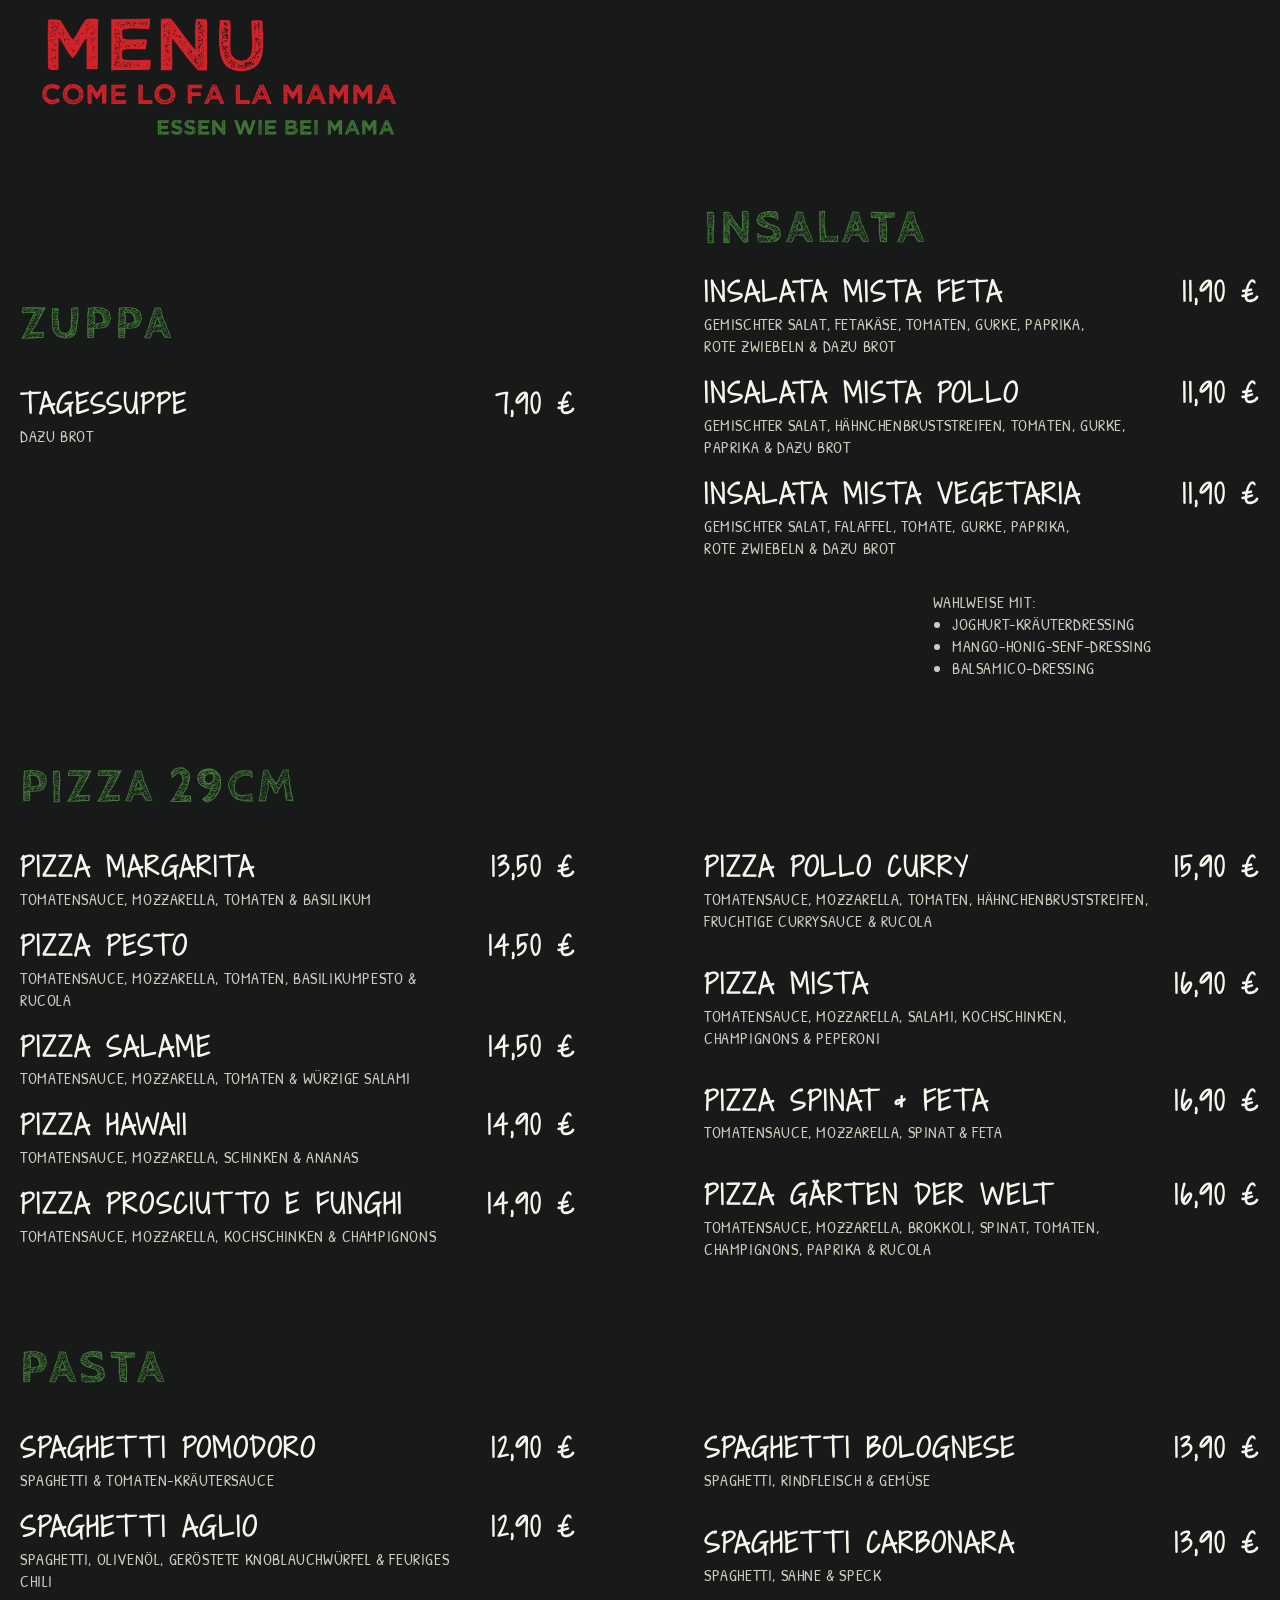
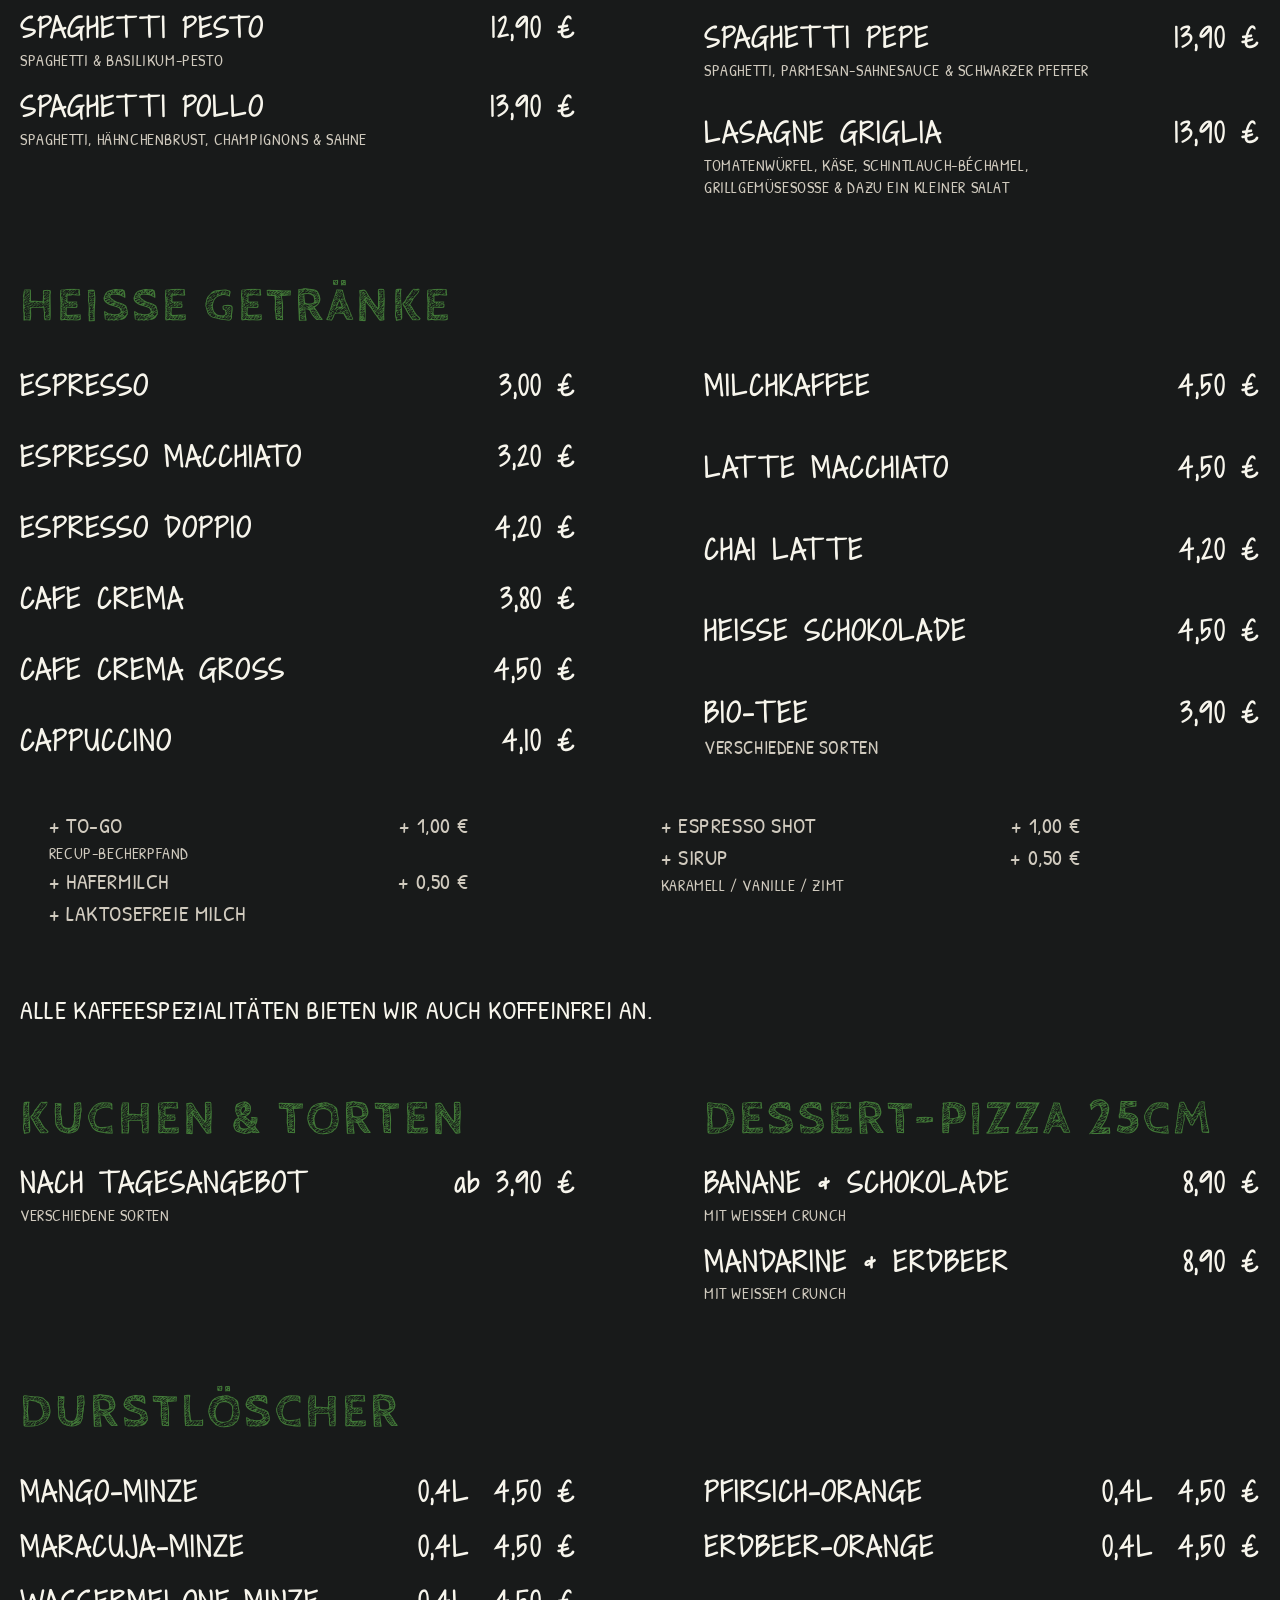
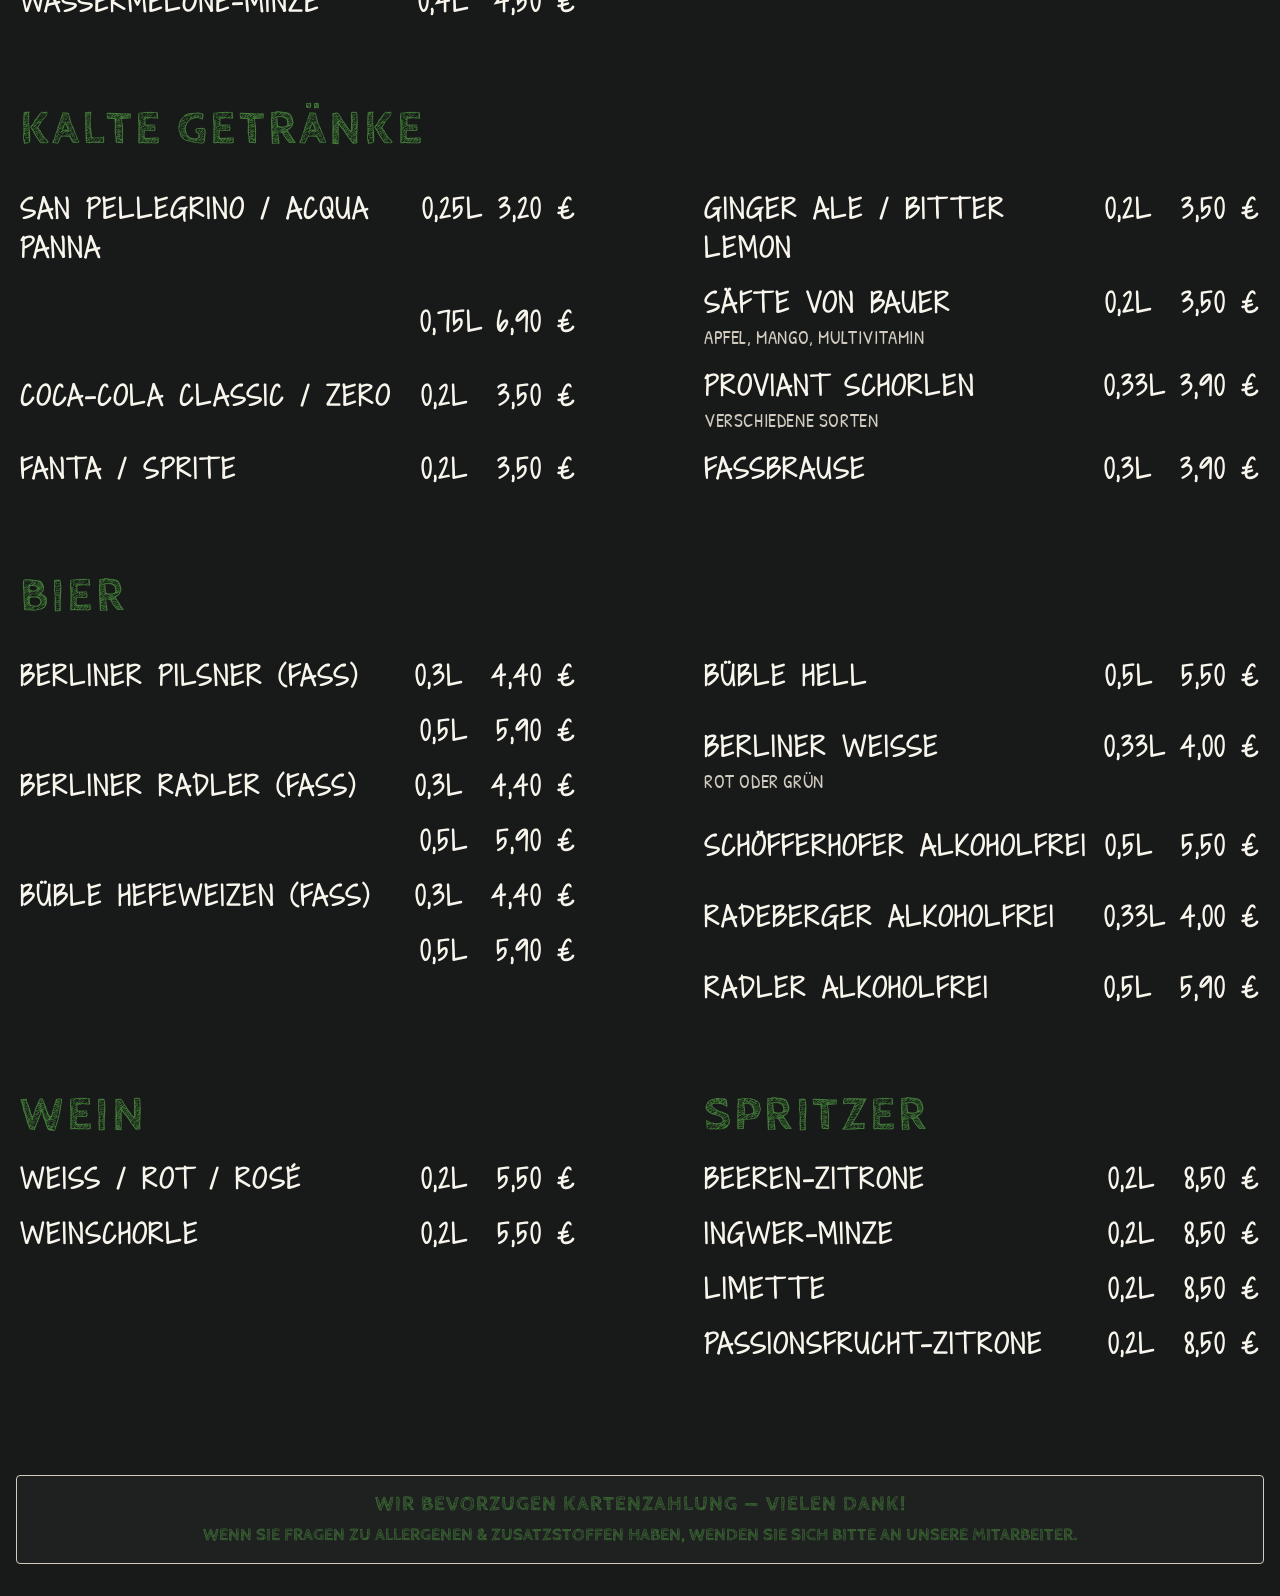
==== index.html @ b2d9b54a "fixed weinschorle price" ====
<!DOCTYPE html>
<html lang="de">
  <head>
    <meta charset="UTF-8">
    <meta name="viewport" content="width=device-width, initial-scale=1.0">
    <link rel="stylesheet" href="style.css">
    <title>Giardino Verde - Speisekarte</title>
  </head>
  <body>
    <div class="menu-container">
      <!-- TODO: Add Background Images -->
      <div class="content-layer">
        <div class="header fixed-header">
          <div class="header-wrapper">
            <span class="menu-title">
              <img class="menu-logo" src="img/menu-title.png" alt="Come lo fa la Mamma" />
            </span>
          </div>
        </div>
        <!-- /.header -->
        <section class="section section-first" id="zuppa-insalata">
          <div class="section-content">
            <div class="column column-flex column-flex--top-aligned">
              <h3 class="section-header">zuppa</h3>
              <div class="menu-item">
                <div class="item-header">
                  <span>Tagessuppe</span>
                  <span>7,90&nbsp;€</span>
                </div>
                <div class="item-desc">dazu Brot</div>
              </div>
            </div>
            <div class="column">
              <h3 class="section-header">insalata</h3>
              <div class="menu-item">
                <div class="item-header">
                  <span>Insalata Mista Feta</span>
                  <span>11,90&nbsp;€</span>
                </div>
                <div class="item-desc">Gemischter Salat, Fetakäse, Tomaten, Gurke, Paprika, rote&nbsp;Zwiebeln&nbsp;& dazu
                  Brot</div>
              </div>
              <div class="menu-item">
                <div class="item-header">
                  <span>Insalata Mista Pollo</span>
                  <span>11,90&nbsp;€</span>
                </div>
                <div class="item-desc">Gemischter Salat, Hähnchenbruststreifen, Tomaten, Gurke, Paprika&nbsp;& dazu Brot
                </div>
              </div>
              <div class="menu-item">
                <div class="item-header">
                  <span>Insalata Mista Vegetaria</span>
                  <span>11,90&nbsp;€</span>
                </div>
                <div class="item-desc">Gemischter Salat, Falaffel, Tomate, Gurke, Paprika, rote&nbsp;Zwiebeln&nbsp;& dazu
                  Brot</div>
              </div>
              <div class="menu-item">
                <div class="item-desc dressing">
                  <div class="dressing-wrapper">
                    <div class="list-title">Wahlweise mit:</div>
                    <ul>
                      <li>Joghurt-Kräuterdressing</li>
                      <li>Mango-Honig-Senf-Dressing</li>
                      <li>Balsamico-Dressing</li>
                    </ul>
                  </div>
                </div>
              </div>
            </div>
          </div>
        </section>
        <!-- / Zuppa und Insalata -->
        <section class="section">
          <h3 class="section-header">
            pizza&nbsp;29cm
          </h3>
          <div class="section-content">
            <div class="column">
              <div class="menu-item">
                <div class="item-header">
                  <span>Pizza Margarita</span>
                  <span>13,50&nbsp;€</span>
                </div>
                <div class="item-desc">Tomatensauce, Mozzarella, Tomaten&nbsp;& Basilikum</div>
              </div>
              <div class="menu-item">
                <div class="item-header">
                  <span>Pizza Pesto</span>
                  <span>14,50&nbsp;€</span>
                </div>
                <div class="item-desc">Tomatensauce, Mozzarella, Tomaten, Basilikumpesto&nbsp;& Rucola</div>
              </div>
              <div class="menu-item">
                <div class="item-header">
                  <span>Pizza Salame</span>
                  <span>14,50&nbsp;€</span>
                </div>
                <div class="item-desc">Tomatensauce, Mozzarella, Tomaten&nbsp;& würzige&nbsp;Salami</div>
              </div>
              <div class="menu-item">
                <div class="item-header">
                  <span>Pizza Hawaii</span>
                  <span>14,90&nbsp;€</span>
                </div>
                <div class="item-desc">Tomatensauce, Mozzarella, Schinken&nbsp;& Ananas</div>
              </div>
              <div class="menu-item">
                <div class="item-header">
                  <span>Pizza Prosciutto e Funghi</span>
                  <span>14,90&nbsp;€</span>
                </div>
                <div class="item-desc">
                  Tomatensauce, Mozzarella, Kochschinken&nbsp;& Champignons
                </div>
              </div>
            </div>
            <div class="column column-flex">
              <div class="menu-item">
                <div class="item-header">
                  <span>Pizza Pollo Curry</span>
                  <span>15,90&nbsp;€</span>
                </div>
                <div class="item-desc">Tomatensauce, Mozzarella, Tomaten, Hähnchenbruststreifen, fruchtige Currysauce&nbsp;&
                  Rucola
                </div>
              </div>
              <div class="menu-item">
                <div class="item-header">
                  <span>Pizza Mista</span>
                  <span>16,90&nbsp;€</span>
                </div>
                <div class="item-desc">
                  Tomatensauce, Mozzarella, Salami, Kochschinken, Champignons&nbsp;& Peperoni
                </div>
              </div>
              <div class="menu-item">
                <div class="item-header">
                  <span>Pizza Spinat&nbsp;& Feta</span>
                  <span>16,90&nbsp;€</span>
                </div>
                <div class="item-desc">Tomatensauce, Mozzarella, Spinat&nbsp;& Feta</div>
              </div>
              <div class="menu-item">
                <div class="item-header">
                  <span>Pizza Gärten der Welt</span>
                  <span>16,90&nbsp;€</span>
                </div>
                <div class="item-desc">Tomatensauce, Mozzarella, Brokkoli, Spinat, Tomaten, Champignons, Paprika&nbsp;& Rucola
                </div>
              </div>
            </div>
          </div>
        </section>
        <!-- / Pizza -->

        <section class="section">
          <div class="section-title">
            <h3 class="section-header">pasta</h3>
          </div>
          <div class="section-content">
            <div class="column">
              <div class="menu-item">
                <div class="item-header">
                  <span>Spaghetti Pomodoro</span>
                  <span>12,90&nbsp;€</span>
                </div>
                <div class="item-desc">Spaghetti&nbsp;& Tomaten-Kräutersauce</div>
              </div>
              <div class="menu-item">
                <div class="item-header">
                  <span>Spaghetti Aglio</span>
                  <span>12,90&nbsp;€</span>
                </div>
                <div class="item-desc">Spaghetti, Olivenöl, geröstete Knoblauchwürfel&nbsp;& feuriges Chili</div>
              </div>
              <div class="menu-item">
                <div class="item-header">
                  <span>Spaghetti Pesto</span>
                  <span>12,90&nbsp;€</span>
                </div>
                <div class="item-desc">Spaghetti&nbsp;& Basilikum-Pesto</div>
              </div>
              <div class="menu-item">
                <div class="item-header">
                  <span>Spaghetti Pollo</span>
                  <span>13,90&nbsp;€</span>
                </div>
                <div class="item-desc">Spaghetti, Hähnchenbrust, Champignons&nbsp;& Sahne</div>
              </div>
            </div>
            <div class="column column-flex">
              <div class="menu-item">
                <div class="item-header">
                  <span>Spaghetti Bolognese</span>
                  <span>13,90&nbsp;€</span>
                </div>
                <div class="item-desc">Spaghetti, Rindfleisch&nbsp;& Gemüse</div>
              </div>
              <div class="menu-item">
                <div class="item-header">
                  <span>Spaghetti Carbonara</span>
                  <span>13,90&nbsp;€</span>
                </div>
                <div class="item-desc">Spaghetti, Sahne&nbsp;& Speck</div>
              </div>
              <div class="menu-item">
                <div class="item-header">
                  <span>Spaghetti Pepe</span>
                  <span>13,90&nbsp;€</span>
                </div>
                <div class="item-desc">Spaghetti, Parmesan-Sahnesauce&nbsp;& schwarzer&nbsp;Pfeffer</div>
              </div>
              <div class="menu-item">
                <div class="item-header">
                  <span>Lasagne Griglia</span>
                  <span>13,90&nbsp;€</span>
                </div>
                <div class="item-desc">Tomatenwürfel, Käse, Schintlauch-B&eacute;chamel, Grillgemüsesosse&nbsp;& dazu ein
                  kleiner
                  Salat</div>
              </div>
            </div>
          </div>
        </section>
        <section class="section">
          <h3 class="section-header">Heiße Getränke</h3>
          <div class="section-content">
            <div class="column column-flex">
              <div class="menu-item">
                <div class="item-header">
                  <span>espresso</span>
                  <span>3,00&nbsp;€</span>
                </div>
              </div>
              <div class="menu-item">
                <div class="item-header">
                  <span>espresso macchiato</span>
                  <span>3,20&nbsp;€</span>
                </div>
              </div>
              <div class="menu-item">
                <div class="item-header">
                  <span>espresso doppio</span>
                  <span>4,20&nbsp;€</span>
                </div>
              </div>
              <div class="menu-item">
                <div class="item-header">
                  <span>cafe crema</span>
                  <span>3,80&nbsp;€</span>
                </div>
              </div>
              <div class="menu-item">
                <div class="item-header">
                  <span>cafe crema gross</span>
                  <span>4,50&nbsp;€</span>
                </div>
              </div>
              <div class="menu-item">
                <div class="item-header">
                  <span>cappuccino</span>
                  <span>4,10&nbsp;€</span>
                </div>
              </div>
            </div>
            <div class="column column-flex">
              <div class="menu-item">
                <div class="item-header">
                  <span>milchkaffee</span>
                  <span>4,50&nbsp;€</span>
                </div>
              </div>
              <div class="menu-item">
                <div class="item-header">
                  <span>latte macchiato</span>
                  <span>4,50&nbsp;€</span>
                </div>
              </div>
              <div class="menu-item">
                <div class="item-header">
                  <span>chai latte</span>
                  <span>4,20&nbsp;€</span>
                </div>
              </div>
              <div class="menu-item">
                <div class="item-header">
                  <span>heisse schokolade</span>
                  <span>4,50&nbsp;€</span>
                </div>
              </div>
              <div class="menu-item">
                <div class="item-header">
                  <span>bio-tee</span>
                  <span>3,90&nbsp;€</span>
                </div>
                <div class="item-desc item-desc--size-l">verschiedene sorten</div>
              </div>
            </div>
          </div>
          <div class="section-content menu-extras">
            <div class="column">
              <div class="item-desc item-extra">
                <span>+&nbsp;To-Go</span>
                <span>+&nbsp;1,00&nbsp;€</span>
              </div>
              <div class="item-desc">
                recup-becherpfand
              </div>
              <div class="item-desc item-extra">
                <span>+&nbsp;hafermilch</span>
                <span>+&nbsp;0,50&nbsp;€</span>
              </div>
              <div class="item-desc item-extra">
                <span>+&nbsp;laktosefreie&nbsp;milch</span>
              </div>
            </div>
            <div class="column">
              <div class="item-desc item-extra">
                <span>+&nbsp;espresso&nbsp;shot</span>
                <span>+&nbsp;1,00&nbsp;€</span>
              </div>
              <div class="item-desc item-extra">
                <span>+&nbsp;sirup</span>
                <span>+&nbsp;0,50&nbsp;€</span>
              </div>
              <div class="item-desc">karamell / vanille / zimt</div>
            </div>
          </div>
          <!-- / Menu-Extras -->
          <div class="section-footer">
            <span>alle kaffeespezialitäten bieten wir auch koffeinfrei an.</span>
          </div>
        </section>
        <!-- / Heissegetränke -->
        <section class="section">
          <div class="section-content">
            <div class="column">
              <h3 class="section-header">Kuchen & Torten</h3>
              <div class="menu-item">
                <div class="item-header">
                  <span>nach Tagesangebot</span>
                  <span><span class="desc--small">ab</span> 3,90&nbsp;€</span>
                </div>
                <div class="item-desc">verschiedene sorten</div>
              </div>
            </div>
            <div class="column">
              <h3 class="section-header">
                dessert-pizza 25cm
              </h3>
              <div class="menu-item">
                <div class="item-header">
                  <span>banane & schokolade</span>
                  <span>8,90&nbsp;€</span>
                </div>
                <div class="item-desc">mit weissem crunch</div>
              </div>
              <div class="menu-item">
                <div class="item-header">
                  <span>mandarine & erdbeer</span>
                  <span>8,90&nbsp;€</span>
                </div>
                <div class="item-desc">mit weissem crunch</div>
              </div>
            </div>
          </div>
        </section>
        <!-- / Kuchen & Desserte -->
        <section class="section">
          <h3 class="section-header">Durstlöscher</h3>
          <div class="section-content">
            <div class="column">
              <div class="menu-item">
                <div class="item-header grid">
                  <span class="item-name">mango-minze</span>
                  <span class="item-size">0,4l</span>
                  <span class="item-price">4,50&nbsp;€</span>
                </div>
              </div>
              <div class="menu-item">
                <div class="item-header grid">
                  <span class="item-name">maracuja-minze</span>
                  <span class="item-size">0,4l</span>
                  <span class="item-price">4,50&nbsp;€</span>
                </div>
              </div>
              <div class="menu-item">
                <div class="item-header grid">
                  <span class="item-name">wassermelone-minze</span>
                  <span class="item-size">0,4l</span>
                  <span class="item-price">4,50&nbsp;€</span>
                </div>
              </div>
            </div>
            <div class="column">
              <div class="menu-item">
                <div class="item-header grid">
                  <span class="item-name">pfirsich-orange</span>
                  <span class="item-size">0,4l</span>
                  <span class="item-price">4,50&nbsp;€</span>
                </div>
              </div>
              <div class="menu-item">
                <div class="item-header grid">
                  <span class="item-name">erdbeer-orange</span>
                  <span class="item-size">0,4l</span>
                  <span class="item-price">4,50&nbsp;€</span>
                </div>
              </div>
            </div>
          </div>
        </section>
        <!-- / Durstlöscher -->
        <section class="section">
          <h3 class="section-header">Kalte Getränke</h3>
          <div class="section-content">
            <div class="column column-flex">
              <div class="menu-item">
                <div class="item-header grid">
                  <span class="item-name">san pellegrino / acqua panna</span>
                  <span class="item-size">0,25l</span>
                  <span class="item-price">3,20&nbsp;€</span>
                </div>
              </div>
              <div class="menu-item">
                <div class="item-header grid">
                  <span class="item-name"></span>
                  <span class="item-size">0,75l</span>
                  <span class="item-price">6,90&nbsp;€</span>
                </div>
              </div>
              <div class="menu-item">
                <div class="item-header grid">
                  <span class="item-name">coca-cola classic / zero</span>
                  <span class="item-size">0,2l</span>
                  <span class="item-price">3,50&nbsp;€</span>
                </div>
              </div>
              <div class="menu-item">
                <div class="item-header grid">
                  <span class="item-name">fanta / sprite</span>
                  <span class="item-size">0,2l</span>
                  <span class="item-price">3,50&nbsp;€</span>
                </div>
              </div>
            </div>
            <div class="column">
              <div class="menu-item">
                <div class="item-header grid">
                  <span class="item-name">ginger ale / bitter lemon</span>
                  <span class="item-size">0,2l</span>
                  <span class="item-price">3,50&nbsp;€</span>
                </div>
              </div>
              <div class="menu-item">
                <div class="item-header grid">
                  <span class="item-name">säfte von bauer</span>
                  <span class="item-size">0,2l</span>
                  <span class="item-price">3,50&nbsp;€</span>
                </div>
                <div class="item-desc item-desc--size-l">
                  apfel, mango, multivitamin
                </div>
              </div>
              <div class="menu-item">
                <div class="item-header grid">
                  <span class="item-name">proviant schorlen</span>
                  <span class="item-size">0,33l</span>
                  <span class="item-price">3,90&nbsp;€</span>
                </div>
                <div class="item-desc item-desc--size-l">
                  verschiedene sorten
                </div>
              </div>
              <div class="menu-item">
                <div class="item-header grid">
                  <span class="item-name">fassbrause</span>
                  <span class="item-size">0,3l</span>
                  <span class="item-price">3,90&nbsp;€</span>
                </div>
              </div>
            </div>
          </div>
        </section>
        <!-- / Soft Drinks -->
        <section class="section">
          <h3 class="section-header">Bier</h3>
          <div class="section-content">
            <div class="column">
              <div class="menu-item">
                <div class="item-header grid">
                  <span class="item-name">berliner pilsner (fass)</span>
                  <span class="item-size">0,3l</span>
                  <span class="item-price">4,40&nbsp;€</span>
                </div>
              </div>
              <div class="menu-item">
                <div class="item-header grid">
                  <span class="item-name"></span>
                  <span class="item-size">0,5l</span>
                  <span class="item-price">5,90&nbsp;€</span>
                </div>
              </div>
              <div class="menu-item">
                <div class="item-header grid">
                  <span class="item-name">berliner radler (fass)</span>
                  <span class="item-size">0,3l</span>
                  <span class="item-price">4,40&nbsp;€</span>
                </div>
              </div>
              <div class="menu-item">
                <div class="item-header grid">
                  <span class="item-name"></span>
                  <span class="item-size">0,5l</span>
                  <span class="item-price">5,90&nbsp;€</span>
                </div>
              </div>
              <div class="menu-item">
                <div class="item-header grid">
                  <span class="item-name">büble hefeweizen (fass)</span>
                  <span class="item-size">0,3l</span>
                  <span class="item-price">4,40&nbsp;€</span>
                </div>
              </div>
              <div class="menu-item">
                <div class="item-header grid">
                  <span class="item-name"></span>
                  <span class="item-size">0,5l</span>
                  <span class="item-price">5,90&nbsp;€</span>
                </div>
              </div>
            </div>
            <div class="column column-flex">
              <div class="menu-item">
                <div class="item-header grid">
                  <span class="item-name">büble hell</span>
                  <span class="item-size">0,5l</span>
                  <span class="item-price">5,50&nbsp;€</span>
                </div>
              </div>
              <div class="menu-item">
                <div class="item-header grid">
                  <span class="item-name">berliner weisse</span>
                  <span class="item-size">0,33l</span>
                  <span class="item-price">4,00&nbsp;€</span>
                </div>
                <div class="item-desc item-desc--size-l">rot oder grün</div>
              </div>
              <div class="menu-item">
                <div class="item-header grid">
                  <span class="item-name">schöfferhofer alkoholfrei</span>
                  <span class="item-size">0,5l</span>
                  <span class="item-price">5,50&nbsp;€</span>
                </div>
              </div>
              <div class="menu-item">
                <div class="item-header grid">
                  <span class="item-name">radeberger alkoholfrei</span>
                  <span class="item-size">0,33l</span>
                  <span class="item-price">4,00&nbsp;€</span>
                </div>
              </div>
              <div class="menu-item">
                <div class="item-header grid">
                  <span class="item-name">radler alkoholfrei</span>
                  <span class="item-size">0,5l</span>
                  <span class="item-price">5,90&nbsp;€</span>
                </div>
              </div>
            </div>
          </div>
        </section>
        <!-- / Bier -->
        <section class="section">
          <div class="section-content">
            <div class="column">
              <h3 class="section-header">Wein</h3>
              <div class="menu-item">
                <div class="item-header grid">
                  <span class="item-name">weiss / rot / rosé</span>
                  <span class="item-size">0,2l</span>
                  <span class="item-price">5,50&nbsp;€</span>
                </div>
              </div>
              <div class="menu-item">
                <div class="item-header grid">
                  <span class="item-name">weinschorle</span>
                  <span class="item-size">0,2l</span>
                  <span class="item-price">5,50&nbsp;€</span>
                </div>
              </div>
            </div>
            <div class="column">
                <h3 class="section-header">Spritzer</h3>
                <div class="column">
                  <div class="menu-item">
                    <div class="item-header grid">
                      <span class="item-name">beeren-zitrone</span>
                      <span class="item-size">0,2l</span>
                      <span class="item-price">8,50&nbsp;€</span>
                    </div>
                  </div>
                  <div class="menu-item">
                    <div class="item-header grid">
                      <span class="item-name">ingwer-minze</span>
                      <span class="item-size">0,2l</span>
                      <span class="item-price">8,50&nbsp;€</span>
                    </div>
                  </div>
                  <div class="menu-item">
                    <div class="item-header grid">
                      <span class="item-name">limette</span>
                      <span class="item-size">0,2l</span>
                      <span class="item-price">8,50&nbsp;€</span>
                    </div>
                  </div>
                  <div class="menu-item">
                    <div class="item-header grid">
                      <span class="item-name">passionsfrucht-zitrone</span>
                      <span class="item-size">0,2l</span>
                      <span class="item-price">8,50&nbsp;€</span>
                    </div>
                  </div>
                </div>
            </div>
          </div>
        </section>
        <!-- / Wein und Spritzer -->
      </div>
    </div>
    </div>
    <!-- /.menu-container -->
  </body>
  <footer class="footer">
    <div class="notice-box">
      <p class="notice-payment">Wir bevorzugen Kartenzahlung — Vielen Dank!</p>
      <p class="notice-allergies">
        Wenn Sie Fragen zu Allergenen & Zusatzstoffen haben, wenden Sie sich bitte an unsere Mitarbeiter.
      </p>
    </div>
  </footer>
</html>
---- style.css ----
@import url('https://fonts.googleapis.com/css2?family=Amatic+SC:wght@400;700&family=Cabin+Sketch:wght@400;700&family=Fredericka+the+Great&family=Patrick+Hand&family=Rubik+Dirt&family=Shadows+Into+Light+Two&display=swap');

:root {
  --bg-color: #181a1a;
  --text-color: #f7f5ec;
  --accent-red: #c62128;
  --accent-green: #427a38;
  --subtext-color: #d1cbbf;
}

* {
  box-sizing: border-box;
}

html {
  scroll-behavior: smooth;
}

body {
  background-color: var(--bg-color);
  color: var(--text-color);
  font-family: "Amatic SC", sans-serif;
  font-weight: 400;
  font-style: normal;
  font-size: 16px;
  margin: 0;
  padding: 0;
}

.header {
  margin-bottom: 1.5rem;
}

.fixed-header {
  position: fixed;
  top: 0;
  left: 0;
  width: 100%;
  /* height: var(--header-height); */
  background-color: var(--bg-color);
  /* display: flex;
  justify-content: space-between;
  align-items: center; */
  padding: 1rem 0 0 2.4rem;
  z-index: 100;
  border-bottom: 1px solid var(--bg-color);
}

.header-wrapper {
  position: relative;
  width: 100%;
}

/* Menu container holding relative context for decorative background elements */
.menu-container {
  position: relative;
  width: 100%;
  max-width: 1300px;
  padding: 40px 20px 0px 20px;
  overflow: hidden;
  /* Keeps background images contained */
  margin: 0 auto;
}

.menu-title {
  display: inline-block;
  position: relative;
}

.menu-logo {
  width: calc(2263px * 0.16);
  height: calc(767px * 0.16);
  z-index: 1;
}

.section {
  margin-bottom: 4rem;
}

.section-first {
  margin-top: 10rem;
}

.section-content {
  display: grid;
  grid-template-columns: repeat(2, 1fr);
  column-gap: 8rem;
}

.section.one-column {
  grid-template-columns: 1fr;
}

.section-header {
  color: var(--accent-green);
  font-size: 3rem;
  font-family: "Cabin Sketch", sans-serif;
  font-weight: 700;
  letter-spacing: 0.2rem;
  text-transform: uppercase;
  margin-top: 0;
  margin-bottom: 1rem;
}

.section-title {
  margin-bottom: 1rem;
}

.column-flex {
  display: flex;
  flex-direction: column;
  justify-content: space-between;
  height: 100%;
}

.column-flex--top-aligned {
  justify-content: flex-start;
  padding-top: 6rem;
}

.left-side {
  position: relative;
  display: flex;
  flex-direction: column;
  justify-content: center;
  height: 60vh;
}

.right-side {
  position: relative;
}

.bg-asset {
  position: absolute;
  width: 120px;
  /* Prevents interference with text selection or clicks */
  pointer-events: none;
  z-index: -1;
}

/* Positioning individual artwork elements */
.bg-loeffel {
  transform: translate(100%, 130%);
}

.bg-basilikum {
  top: 2.4rem;
}

.bg-tomato {
  /* transform: translate(280%, -120%); */
  right: 10rem;
  width: 130px;
}

.bg-pizza {
  right: -80px;
  width: 280px;
  opacity: 0.18;
}

.zuppa-title-img {
  width: calc(1650px * 0.12);
  height: calc(403px * 0.12);
}

.insalata-title-img {
  width: calc(2315px * 0.12);
  height: calc(429px * 0.12);
}

.pizza-title-img {
  width: calc(2742px * 0.12);
  height: calc(358px * 0.12);
}

.pasta-title-img {
  width: calc(1192px * 0.12);
  height: calc(267px * 0.12);
}

.menu-item {
  margin: 1rem 0;
}

.menu-extras {
  margin-top: 2rem;
  padding-left: 1.8rem;
}

.section-content.menu-extras {
  column-gap: 0.8rem;
}

.section-footer {
  margin-top: 4rem;
}

.section-footer span {
  font-size: 1.6rem;
  font-family: "Patrick Hand", cursive;
  font-weight: 400;
  margin-top: 0.12rem;
  text-transform: uppercase;
  letter-spacing: 0.6px;
}

.item-header {
  display: flex;
  justify-content: space-between;
  column-gap: 1rem;
  font-family: "Shadows Into Light Two", cursive;
  font-weight: 700;
  font-size: 1.6rem;
  text-transform: uppercase;
  letter-spacing: 2px;
}

.item-header.grid {
  display: grid;
  grid-template-columns: 1fr 60px auto;
  /* [Name] [Volume Column] [Price] */
  column-gap: 1rem;
}

/* Align volume to the left or right inside its dedicated column */
.item-size {
  text-align: left;
  color: var(--text-color);
}

.item-price {
  text-align: left;
  white-space: nowrap;
}

.item-desc {
  font-size: 1rem;
  font-family: "Patrick Hand", cursive;
  font-weight: 400;
  color: var(--subtext-color);
  margin-top: 0.12rem;
  text-transform: uppercase;
  letter-spacing: 0.6px;
  max-width: 28rem;
  text-wrap: wrap;
}

.item-desc--size-l {
  font-size: 1.2rem;
}

.desc--small {
  text-transform: lowercase;
}

.item-desc.item-extra {
  display: flex;
  justify-content: space-between;
  width: 70%;
  font-size: 1.4rem;
}

.item-desc.dressing {
  margin-top: 2rem;
  display: flex;
  flex-direction: column;
  align-items: end;
}

.list-title {
  margin-right: 2rem;
}

.item-desc.dressing ul {
  margin: 0;
  padding: 0;
  margin-left: 1.2rem;
}

/* Footer Container */
.footer {
  width: 100%;
  max-width: 1300px;
  /* Matches your menu-container */
  margin: 2rem auto 0 auto;
  padding: 0 16px 2rem 16px;
  box-sizing: border-box;
}

/* Text Notice Box */
.notice-box {
  font-family: "Cabin Sketch", sans-serif;
  font-weight: 700;
  text-transform: uppercase;
  color: var(--accent-green);
  border: 1px solid var(--subtext-color);
  padding: 1rem 1.2rem;
  text-align: center;
  border-radius: 4px;
  background-color: rgba(255, 255, 255, 0.03);
  /* Subtle background accent */
}

.notice-payment {
  font-size: 1.3rem;
  margin: 0 0 0.5rem 0;
  text-transform: uppercase;
  letter-spacing: 1px;
}

.notice-allergies {
  font-size: 1.1rem;
  margin: 0;
  text-transform: uppercase;
  line-height: 1.3;
}

/* Mobile Adjustments */
@media (max-width: 576px) {
  .menu-container {
    max-width: 100%;
    padding: 0 1rem;
    margin: 0 auto;
  }

  .fixed-header {
    padding: 1rem 0;
    display: flex;
    justify-content: center;
    align-items: center;
  }

  .header-wrapper {
    width: 100%;
    max-width: 400px;
    text-align: center;
  }

  .menu-logo {
    width: calc(2263px * 0.11);
    height: auto;
  }

  .section {
    margin-bottom: 2.2rem;
  }

  .section-header {
    font-size: 2.4rem;
    text-align: center;
    margin-bottom: 0.8rem;
    letter-spacing: 0.15rem;
}

  .section-content {
    display: block;
    width: 100%;
  }

  .column-flex {
    display: block;
  }
  
  .column-flex--top-aligned {
    padding-top: 0;
  }

  .section-footer span {
    font-size: 1.2rem;
    display: block;
    text-align: center;
  }

  .item-header {
    font-size: 1.3rem;
    letter-spacing: 1px;
    line-height: 1.2;
  }

  .item-header.grid {
    grid-template-columns: 1fr auto auto;
  }

  .item-desc {
    font-size: 1.05rem;
    /* Patrick Hand renders slightly small; keeping it ~1.05rem ensures readability */
    max-width: 100%;
    line-height: 1.25;
    margin-top: 0.2rem;
  }

  .item-desc--size-l {
    font-size: 1.05rem;
  }

  .item-desc.dressing {
    align-items: center;
    /* Center dressing box on mobile */
    margin-top: 1.2rem;
  }
  
  .item-desc.item-extra {
    width: 90%;
  }

  .section-footer span {
    font-size: 1.2rem;
    display: block;
    text-align: center;
  }

  .list-title {
    margin-right: 0;
    font-size: 1.1rem;
  }

  .footer {
    max-width: 100%;
    padding: 0 1rem 1.5rem 1rem;
  }

  .notice-payment {
    font-size: 1.1rem;
  }

  .notice-allergies {
    font-size: 0.95rem;
  }
}
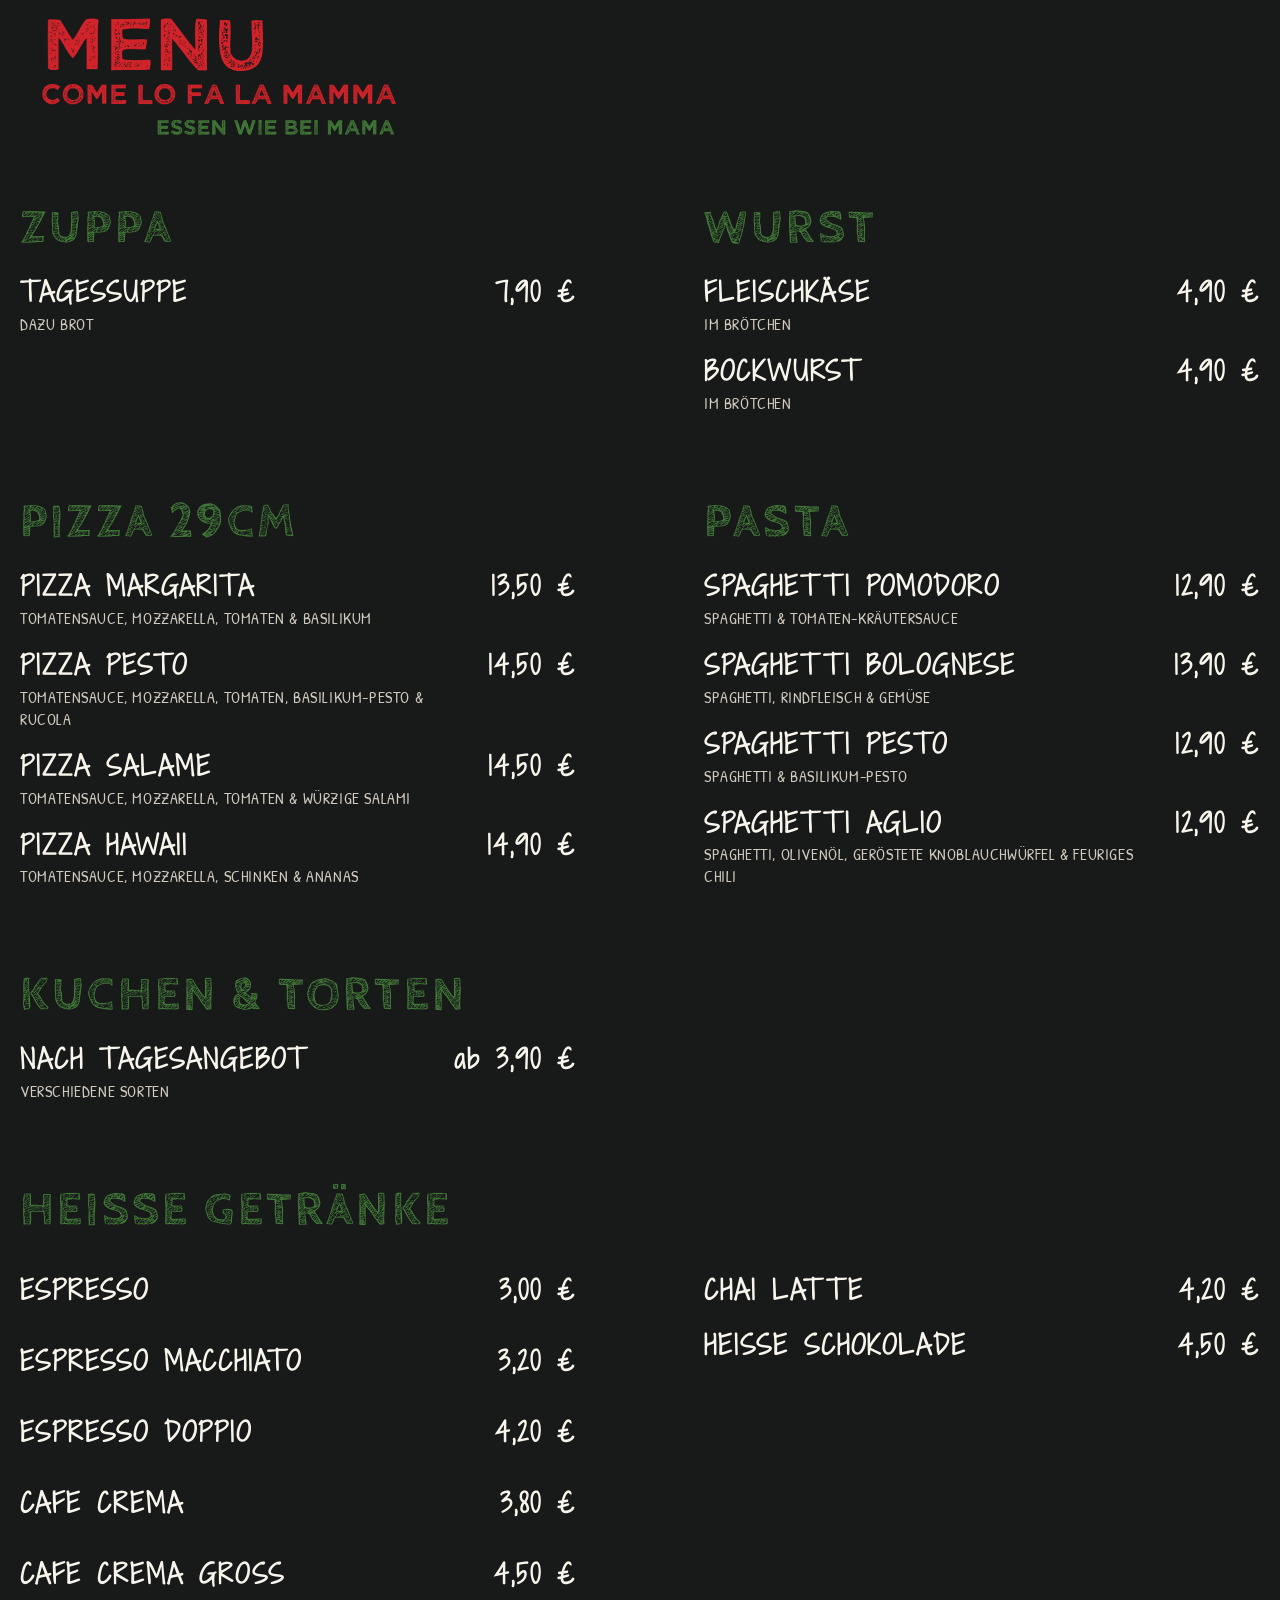
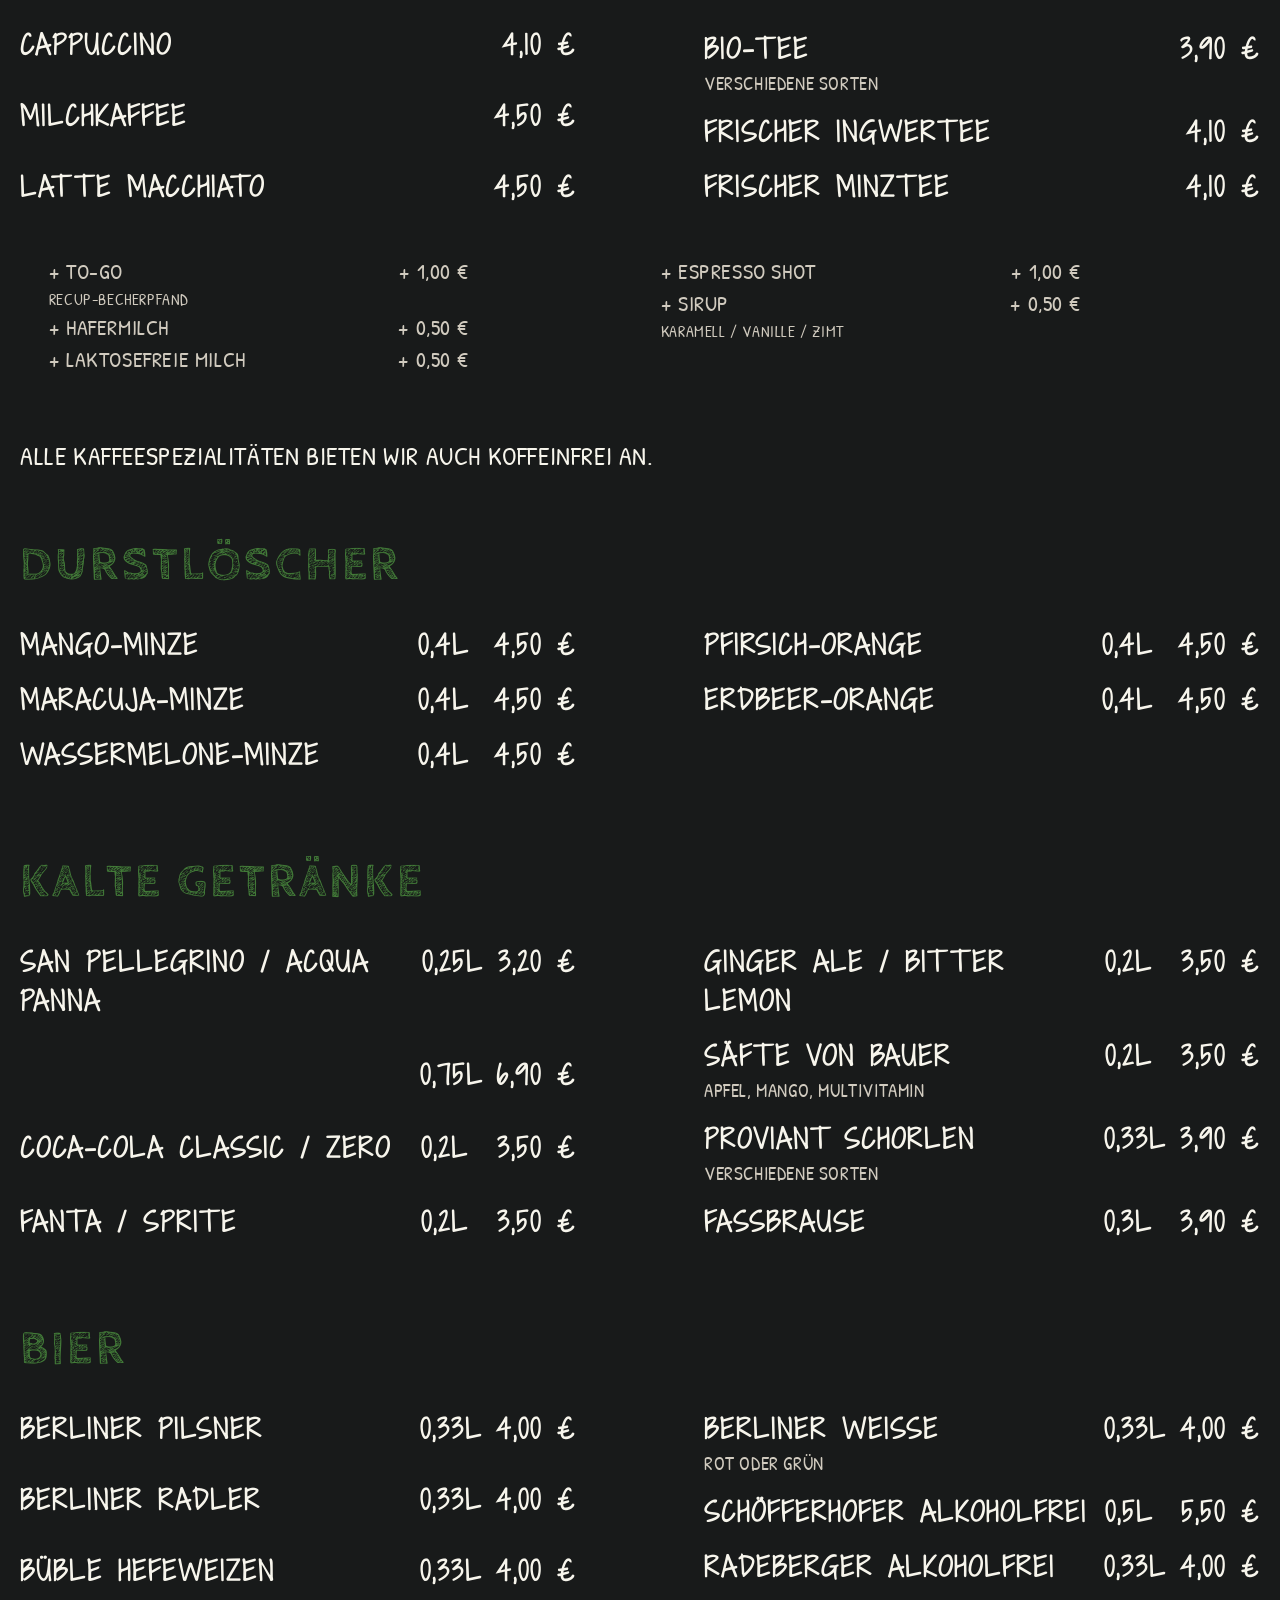
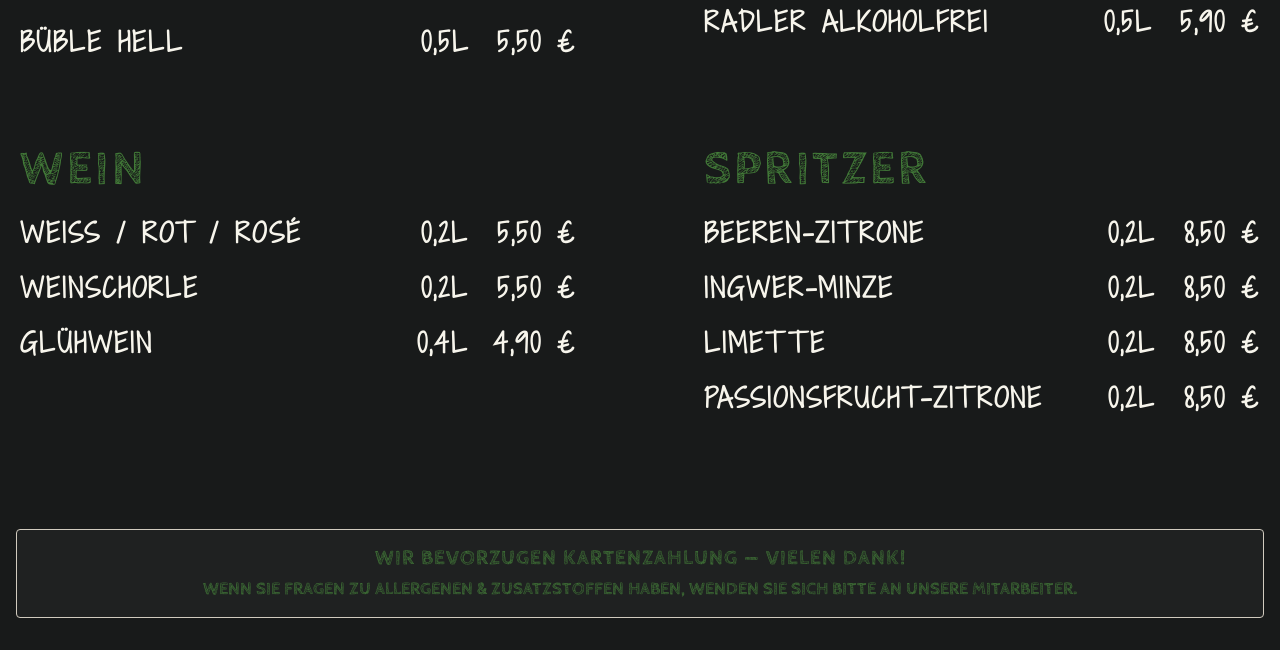
==== commit 14027ba3: "postions updated according to winter season" ====
--- a/index.html
+++ b/index.html
@@ -18,9 +18,9 @@
           </div>
         </div>
         <!-- /.header -->
-        <section class="section section-first" id="zuppa-insalata">
-          <div class="section-content">
-            <div class="column column-flex column-flex--top-aligned">
+        <section class="section section-first" id="zuppa-wurst">
+          <div class="section-content">
+            <div class="column">
               <h3 class="section-header">zuppa</h3>
               <div class="menu-item">
                 <div class="item-header">
@@ -31,53 +31,29 @@
               </div>
             </div>
             <div class="column">
-              <h3 class="section-header">insalata</h3>
-              <div class="menu-item">
-                <div class="item-header">
-                  <span>Insalata Mista Feta</span>
-                  <span>11,90&nbsp;€</span>
-                </div>
-                <div class="item-desc">Gemischter Salat, Fetakäse, Tomaten, Gurke, Paprika, rote&nbsp;Zwiebeln&nbsp;& dazu
-                  Brot</div>
-              </div>
-              <div class="menu-item">
-                <div class="item-header">
-                  <span>Insalata Mista Pollo</span>
-                  <span>11,90&nbsp;€</span>
-                </div>
-                <div class="item-desc">Gemischter Salat, Hähnchenbruststreifen, Tomaten, Gurke, Paprika&nbsp;& dazu Brot
-                </div>
-              </div>
-              <div class="menu-item">
-                <div class="item-header">
-                  <span>Insalata Mista Vegetaria</span>
-                  <span>11,90&nbsp;€</span>
-                </div>
-                <div class="item-desc">Gemischter Salat, Falaffel, Tomate, Gurke, Paprika, rote&nbsp;Zwiebeln&nbsp;& dazu
-                  Brot</div>
-              </div>
-              <div class="menu-item">
-                <div class="item-desc dressing">
-                  <div class="dressing-wrapper">
-                    <div class="list-title">Wahlweise mit:</div>
-                    <ul>
-                      <li>Joghurt-Kräuterdressing</li>
-                      <li>Mango-Honig-Senf-Dressing</li>
-                      <li>Balsamico-Dressing</li>
-                    </ul>
-                  </div>
-                </div>
-              </div>
-            </div>
-          </div>
-        </section>
-        <!-- / Zuppa und Insalata -->
-        <section class="section">
-          <h3 class="section-header">
-            pizza&nbsp;29cm
-          </h3>
-          <div class="section-content">
-            <div class="column">
+              <h3 class="section-header">wurst</h3>
+              <div class="menu-item">
+                <div class="item-header">
+                  <span>fleischkäse</span>
+                  <span>4,90&nbsp;€</span>
+                </div>
+                <div class="item-desc">im Brötchen</div>
+              </div>
+              <div class="menu-item">
+                <div class="item-header">
+                  <span>bockwurst</span>
+                  <span>4,90&nbsp;€</span>
+                </div>
+                <div class="item-desc">im Brötchen</div>
+              </div>
+            </div>
+          </div>
+        </section>
+        <!-- / Zuppa und Wurst -->
+        <section class="section">
+          <div class="section-content">
+            <div class="column">
+              <h3 class="section-header">pizza&nbsp;29cm</h3>
               <div class="menu-item">
                 <div class="item-header">
                   <span>Pizza Margarita</span>
@@ -90,7 +66,7 @@
                   <span>Pizza Pesto</span>
                   <span>14,50&nbsp;€</span>
                 </div>
-                <div class="item-desc">Tomatensauce, Mozzarella, Tomaten, Basilikumpesto&nbsp;& Rucola</div>
+                <div class="item-desc">Tomatensauce, Mozzarella, Tomaten, Basilikum-Pesto&nbsp;& Rucola</div>
               </div>
               <div class="menu-item">
                 <div class="item-header">
@@ -106,61 +82,10 @@
                 </div>
                 <div class="item-desc">Tomatensauce, Mozzarella, Schinken&nbsp;& Ananas</div>
               </div>
-              <div class="menu-item">
-                <div class="item-header">
-                  <span>Pizza Prosciutto e Funghi</span>
-                  <span>14,90&nbsp;€</span>
-                </div>
-                <div class="item-desc">
-                  Tomatensauce, Mozzarella, Kochschinken&nbsp;& Champignons
-                </div>
-              </div>
-            </div>
-            <div class="column column-flex">
-              <div class="menu-item">
-                <div class="item-header">
-                  <span>Pizza Pollo Curry</span>
-                  <span>15,90&nbsp;€</span>
-                </div>
-                <div class="item-desc">Tomatensauce, Mozzarella, Tomaten, Hähnchenbruststreifen, fruchtige Currysauce&nbsp;&
-                  Rucola
-                </div>
-              </div>
-              <div class="menu-item">
-                <div class="item-header">
-                  <span>Pizza Mista</span>
-                  <span>16,90&nbsp;€</span>
-                </div>
-                <div class="item-desc">
-                  Tomatensauce, Mozzarella, Salami, Kochschinken, Champignons&nbsp;& Peperoni
-                </div>
-              </div>
-              <div class="menu-item">
-                <div class="item-header">
-                  <span>Pizza Spinat&nbsp;& Feta</span>
-                  <span>16,90&nbsp;€</span>
-                </div>
-                <div class="item-desc">Tomatensauce, Mozzarella, Spinat&nbsp;& Feta</div>
-              </div>
-              <div class="menu-item">
-                <div class="item-header">
-                  <span>Pizza Gärten der Welt</span>
-                  <span>16,90&nbsp;€</span>
-                </div>
-                <div class="item-desc">Tomatensauce, Mozzarella, Brokkoli, Spinat, Tomaten, Champignons, Paprika&nbsp;& Rucola
-                </div>
-              </div>
-            </div>
-          </div>
-        </section>
-        <!-- / Pizza -->
-
-        <section class="section">
-          <div class="section-title">
-            <h3 class="section-header">pasta</h3>
-          </div>
-          <div class="section-content">
-            <div class="column">
+            </div>
+            <!-- / column -->
+            <div class="column">
+              <h3 class="section-header">pasta</h3>
               <div class="menu-item">
                 <div class="item-header">
                   <span>Spaghetti Pomodoro</span>
@@ -170,60 +95,47 @@
               </div>
               <div class="menu-item">
                 <div class="item-header">
+                  <span>Spaghetti Bolognese</span>
+                  <span>13,90&nbsp;€</span>
+                </div>
+                <div class="item-desc">Spaghetti, Rindfleisch&nbsp;& Gemüse</div>
+              </div>
+              <div class="menu-item">
+                <div class="item-header">
+                  <span>Spaghetti Pesto</span>
+                  <span>12,90&nbsp;€</span>
+                </div>
+                <div class="item-desc">Spaghetti&nbsp;& Basilikum-Pesto</div>
+              </div>
+              <div class="menu-item">
+                <div class="item-header">
                   <span>Spaghetti Aglio</span>
                   <span>12,90&nbsp;€</span>
                 </div>
                 <div class="item-desc">Spaghetti, Olivenöl, geröstete Knoblauchwürfel&nbsp;& feuriges Chili</div>
               </div>
-              <div class="menu-item">
-                <div class="item-header">
-                  <span>Spaghetti Pesto</span>
-                  <span>12,90&nbsp;€</span>
-                </div>
-                <div class="item-desc">Spaghetti&nbsp;& Basilikum-Pesto</div>
-              </div>
-              <div class="menu-item">
-                <div class="item-header">
-                  <span>Spaghetti Pollo</span>
-                  <span>13,90&nbsp;€</span>
-                </div>
-                <div class="item-desc">Spaghetti, Hähnchenbrust, Champignons&nbsp;& Sahne</div>
-              </div>
-            </div>
-            <div class="column column-flex">
-              <div class="menu-item">
-                <div class="item-header">
-                  <span>Spaghetti Bolognese</span>
-                  <span>13,90&nbsp;€</span>
-                </div>
-                <div class="item-desc">Spaghetti, Rindfleisch&nbsp;& Gemüse</div>
-              </div>
-              <div class="menu-item">
-                <div class="item-header">
-                  <span>Spaghetti Carbonara</span>
-                  <span>13,90&nbsp;€</span>
-                </div>
-                <div class="item-desc">Spaghetti, Sahne&nbsp;& Speck</div>
-              </div>
-              <div class="menu-item">
-                <div class="item-header">
-                  <span>Spaghetti Pepe</span>
-                  <span>13,90&nbsp;€</span>
-                </div>
-                <div class="item-desc">Spaghetti, Parmesan-Sahnesauce&nbsp;& schwarzer&nbsp;Pfeffer</div>
-              </div>
-              <div class="menu-item">
-                <div class="item-header">
-                  <span>Lasagne Griglia</span>
-                  <span>13,90&nbsp;€</span>
-                </div>
-                <div class="item-desc">Tomatenwürfel, Käse, Schintlauch-B&eacute;chamel, Grillgemüsesosse&nbsp;& dazu ein
-                  kleiner
-                  Salat</div>
-              </div>
-            </div>
-          </div>
-        </section>
+            </div>
+            <!-- / column -->
+          </div>
+        </section>
+        <!-- / Pizza und Pasta -->
+        <section class="section">
+          <div class="section-content">
+            <div class="column">
+              <h3 class="section-header">Kuchen & Torten</h3>
+              <div class="menu-item">
+                <div class="item-header">
+                  <span>nach Tagesangebot</span>
+                  <span><span class="desc--small">ab</span> 3,90&nbsp;€</span>
+                </div>
+                <div class="item-desc">verschiedene sorten</div>
+              </div>
+            </div>
+            <div class="column">
+            </div>
+          </div>
+        </section>
+        <!-- / Kuchen & Desserte -->
         <section class="section">
           <h3 class="section-header">Heiße Getränke</h3>
           <div class="section-content">
@@ -264,8 +176,6 @@
                   <span>4,10&nbsp;€</span>
                 </div>
               </div>
-            </div>
-            <div class="column column-flex">
               <div class="menu-item">
                 <div class="item-header">
                   <span>milchkaffee</span>
@@ -278,24 +188,42 @@
                   <span>4,50&nbsp;€</span>
                 </div>
               </div>
-              <div class="menu-item">
-                <div class="item-header">
-                  <span>chai latte</span>
-                  <span>4,20&nbsp;€</span>
-                </div>
-              </div>
-              <div class="menu-item">
-                <div class="item-header">
-                  <span>heisse schokolade</span>
-                  <span>4,50&nbsp;€</span>
-                </div>
-              </div>
-              <div class="menu-item">
-                <div class="item-header">
-                  <span>bio-tee</span>
-                  <span>3,90&nbsp;€</span>
-                </div>
-                <div class="item-desc item-desc--size-l">verschiedene sorten</div>
+            </div>
+            <div class="column column-flex">
+              <div class="">
+                <div class="menu-item">
+                  <div class="item-header">
+                    <span>chai latte</span>
+                    <span>4,20&nbsp;€</span>
+                  </div>
+                </div>
+                <div class="menu-item">
+                  <div class="item-header">
+                    <span>heisse schokolade</span>
+                    <span>4,50&nbsp;€</span>
+                  </div>
+                </div>
+              </div>
+              <div class="">
+                <div class="menu-item">
+                  <div class="item-header">
+                    <span>bio-tee</span>
+                    <span>3,90&nbsp;€</span>
+                  </div>
+                  <div class="item-desc item-desc--size-l">verschiedene sorten</div>
+                </div>
+                <div class="menu-item">
+                  <div class="item-header">
+                    <span>frischer ingwertee</span>
+                    <span>4,10&nbsp;€</span>
+                  </div>
+                </div>
+                <div class="menu-item">
+                  <div class="item-header">
+                    <span>frischer minztee</span>
+                    <span>4,10&nbsp;€</span>
+                  </div>
+                </div>
               </div>
             </div>
           </div>
@@ -314,6 +242,7 @@
               </div>
               <div class="item-desc item-extra">
                 <span>+&nbsp;laktosefreie&nbsp;milch</span>
+                <span>+&nbsp;0,50&nbsp;€</span>
               </div>
             </div>
             <div class="column">
@@ -335,40 +264,6 @@
         </section>
         <!-- / Heissegetränke -->
         <section class="section">
-          <div class="section-content">
-            <div class="column">
-              <h3 class="section-header">Kuchen & Torten</h3>
-              <div class="menu-item">
-                <div class="item-header">
-                  <span>nach Tagesangebot</span>
-                  <span><span class="desc--small">ab</span> 3,90&nbsp;€</span>
-                </div>
-                <div class="item-desc">verschiedene sorten</div>
-              </div>
-            </div>
-            <div class="column">
-              <h3 class="section-header">
-                dessert-pizza 25cm
-              </h3>
-              <div class="menu-item">
-                <div class="item-header">
-                  <span>banane & schokolade</span>
-                  <span>8,90&nbsp;€</span>
-                </div>
-                <div class="item-desc">mit weissem crunch</div>
-              </div>
-              <div class="menu-item">
-                <div class="item-header">
-                  <span>mandarine & erdbeer</span>
-                  <span>8,90&nbsp;€</span>
-                </div>
-                <div class="item-desc">mit weissem crunch</div>
-              </div>
-            </div>
-          </div>
-        </section>
-        <!-- / Kuchen & Desserte -->
-        <section class="section">
           <h3 class="section-header">Durstlöscher</h3>
           <div class="section-content">
             <div class="column">
@@ -488,51 +383,28 @@
         <section class="section">
           <h3 class="section-header">Bier</h3>
           <div class="section-content">
-            <div class="column">
-              <div class="menu-item">
-                <div class="item-header grid">
-                  <span class="item-name">berliner pilsner (fass)</span>
-                  <span class="item-size">0,3l</span>
-                  <span class="item-price">4,40&nbsp;€</span>
-                </div>
-              </div>
-              <div class="menu-item">
-                <div class="item-header grid">
-                  <span class="item-name"></span>
-                  <span class="item-size">0,5l</span>
-                  <span class="item-price">5,90&nbsp;€</span>
-                </div>
-              </div>
-              <div class="menu-item">
-                <div class="item-header grid">
-                  <span class="item-name">berliner radler (fass)</span>
-                  <span class="item-size">0,3l</span>
-                  <span class="item-price">4,40&nbsp;€</span>
-                </div>
-              </div>
-              <div class="menu-item">
-                <div class="item-header grid">
-                  <span class="item-name"></span>
-                  <span class="item-size">0,5l</span>
-                  <span class="item-price">5,90&nbsp;€</span>
-                </div>
-              </div>
-              <div class="menu-item">
-                <div class="item-header grid">
-                  <span class="item-name">büble hefeweizen (fass)</span>
-                  <span class="item-size">0,3l</span>
-                  <span class="item-price">4,40&nbsp;€</span>
-                </div>
-              </div>
-              <div class="menu-item">
-                <div class="item-header grid">
-                  <span class="item-name"></span>
-                  <span class="item-size">0,5l</span>
-                  <span class="item-price">5,90&nbsp;€</span>
-                </div>
-              </div>
-            </div>
             <div class="column column-flex">
+              <div class="menu-item">
+                <div class="item-header grid">
+                  <span class="item-name">berliner pilsner</span>
+                  <span class="item-size">0,33l</span>
+                  <span class="item-price">4,00&nbsp;€</span>
+                </div>
+              </div>
+              <div class="menu-item">
+                <div class="item-header grid">
+                  <span class="item-name">berliner radler</span>
+                  <span class="item-size">0,33l</span>
+                  <span class="item-price">4,00&nbsp;€</span>
+                </div>
+              </div>
+              <div class="menu-item">
+                <div class="item-header grid">
+                  <span class="item-name">büble hefeweizen</span>
+                  <span class="item-size">0,33l</span>
+                  <span class="item-price">4,00&nbsp;€</span>
+                </div>
+              </div>
               <div class="menu-item">
                 <div class="item-header grid">
                   <span class="item-name">büble hell</span>
@@ -540,6 +412,8 @@
                   <span class="item-price">5,50&nbsp;€</span>
                 </div>
               </div>
+            </div>
+            <div class="column">
               <div class="menu-item">
                 <div class="item-header grid">
                   <span class="item-name">berliner weisse</span>
@@ -589,6 +463,13 @@
                   <span class="item-name">weinschorle</span>
                   <span class="item-size">0,2l</span>
                   <span class="item-price">5,50&nbsp;€</span>
+                </div>
+              </div>
+              <div class="menu-item">
+                <div class="item-header grid">
+                  <span class="item-name">glühwein</span>
+                  <span class="item-size">0,4l</span>
+                  <span class="item-price">4,90&nbsp;€</span>
                 </div>
               </div>
             </div>
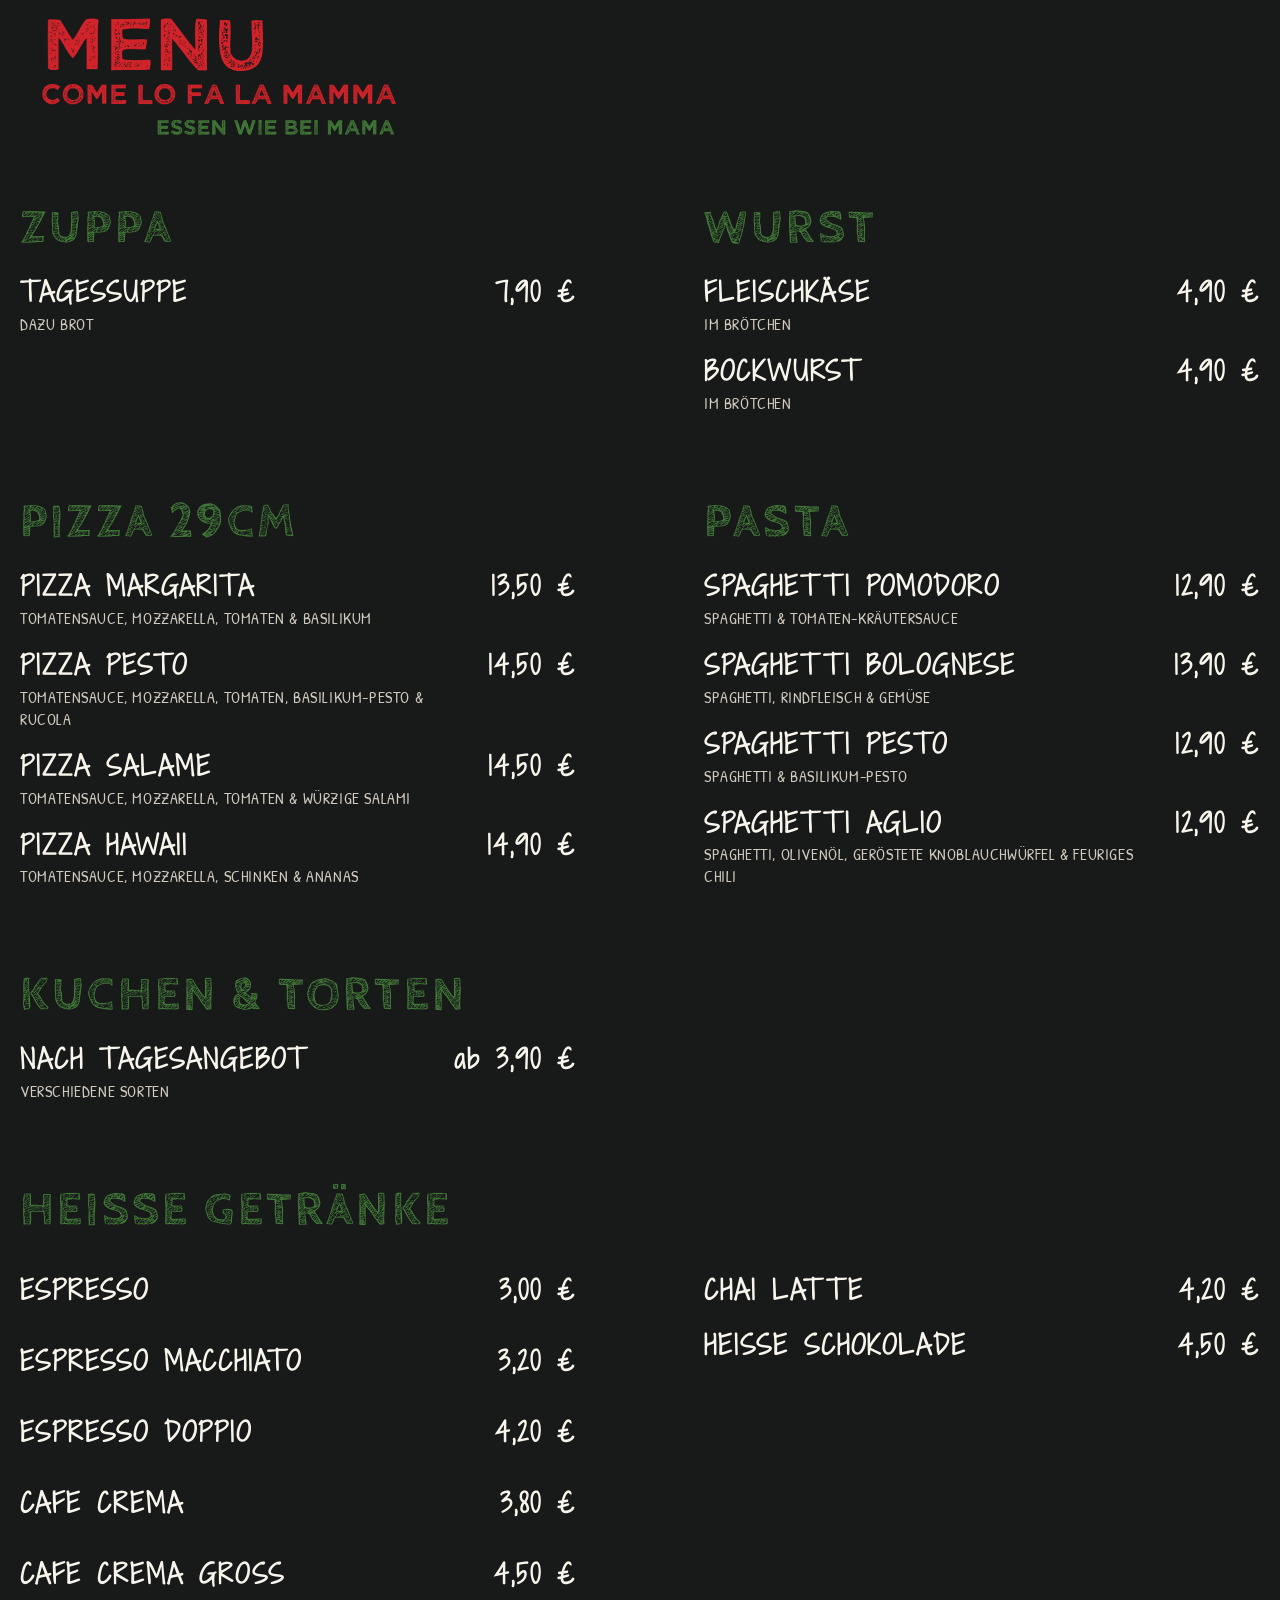
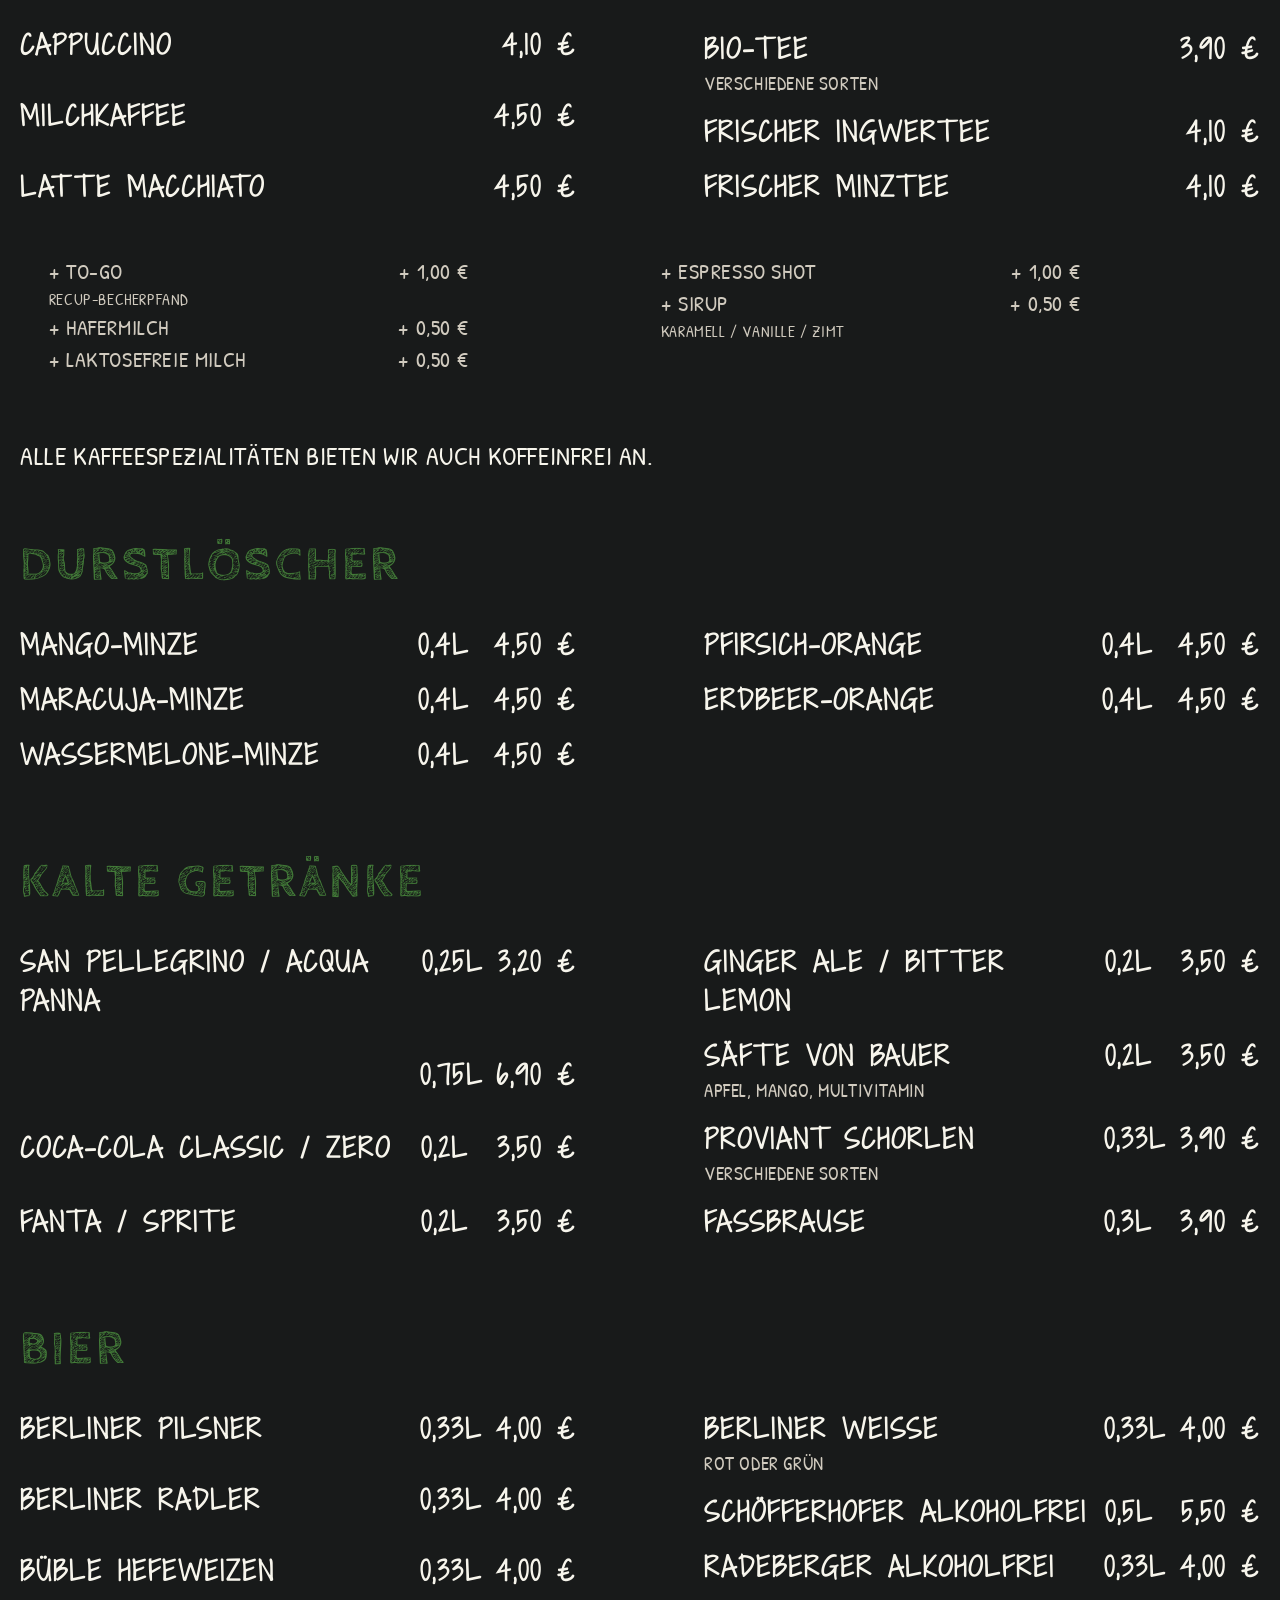
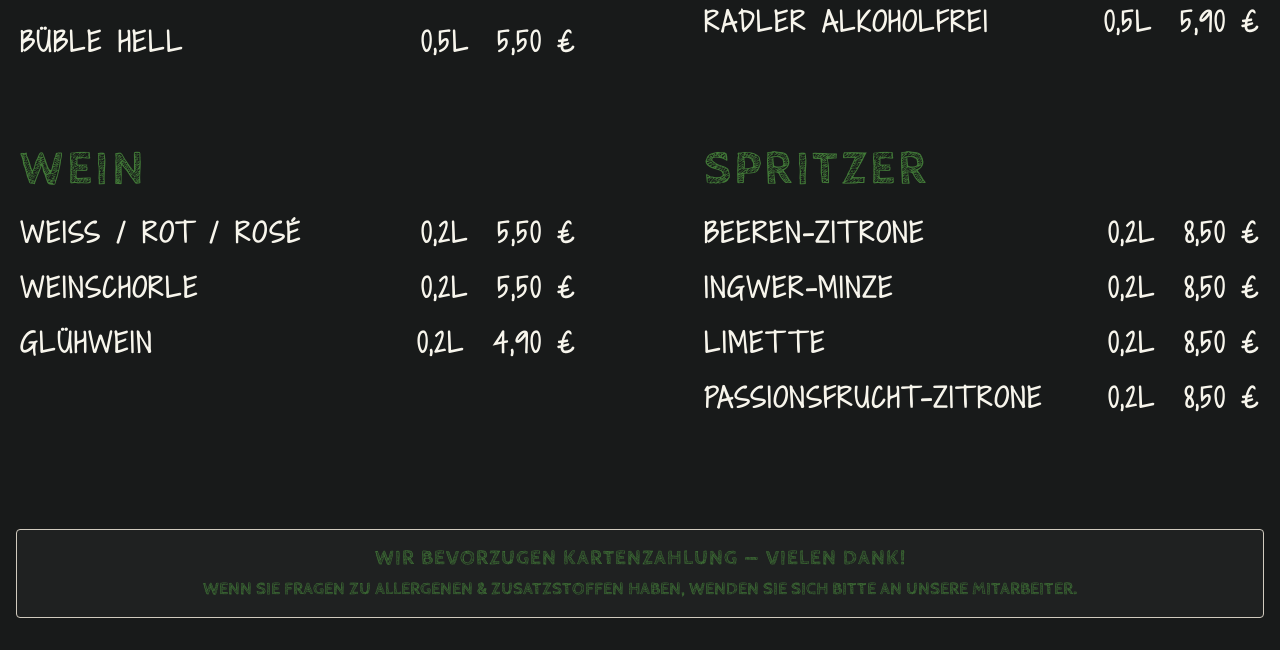
==== commit 2f214fcf: "fixed gluewein size" ====
--- a/index.html
+++ b/index.html
@@ -468,7 +468,7 @@
               <div class="menu-item">
                 <div class="item-header grid">
                   <span class="item-name">glühwein</span>
-                  <span class="item-size">0,4l</span>
+                  <span class="item-size">0,2l</span>
                   <span class="item-price">4,90&nbsp;€</span>
                 </div>
               </div>
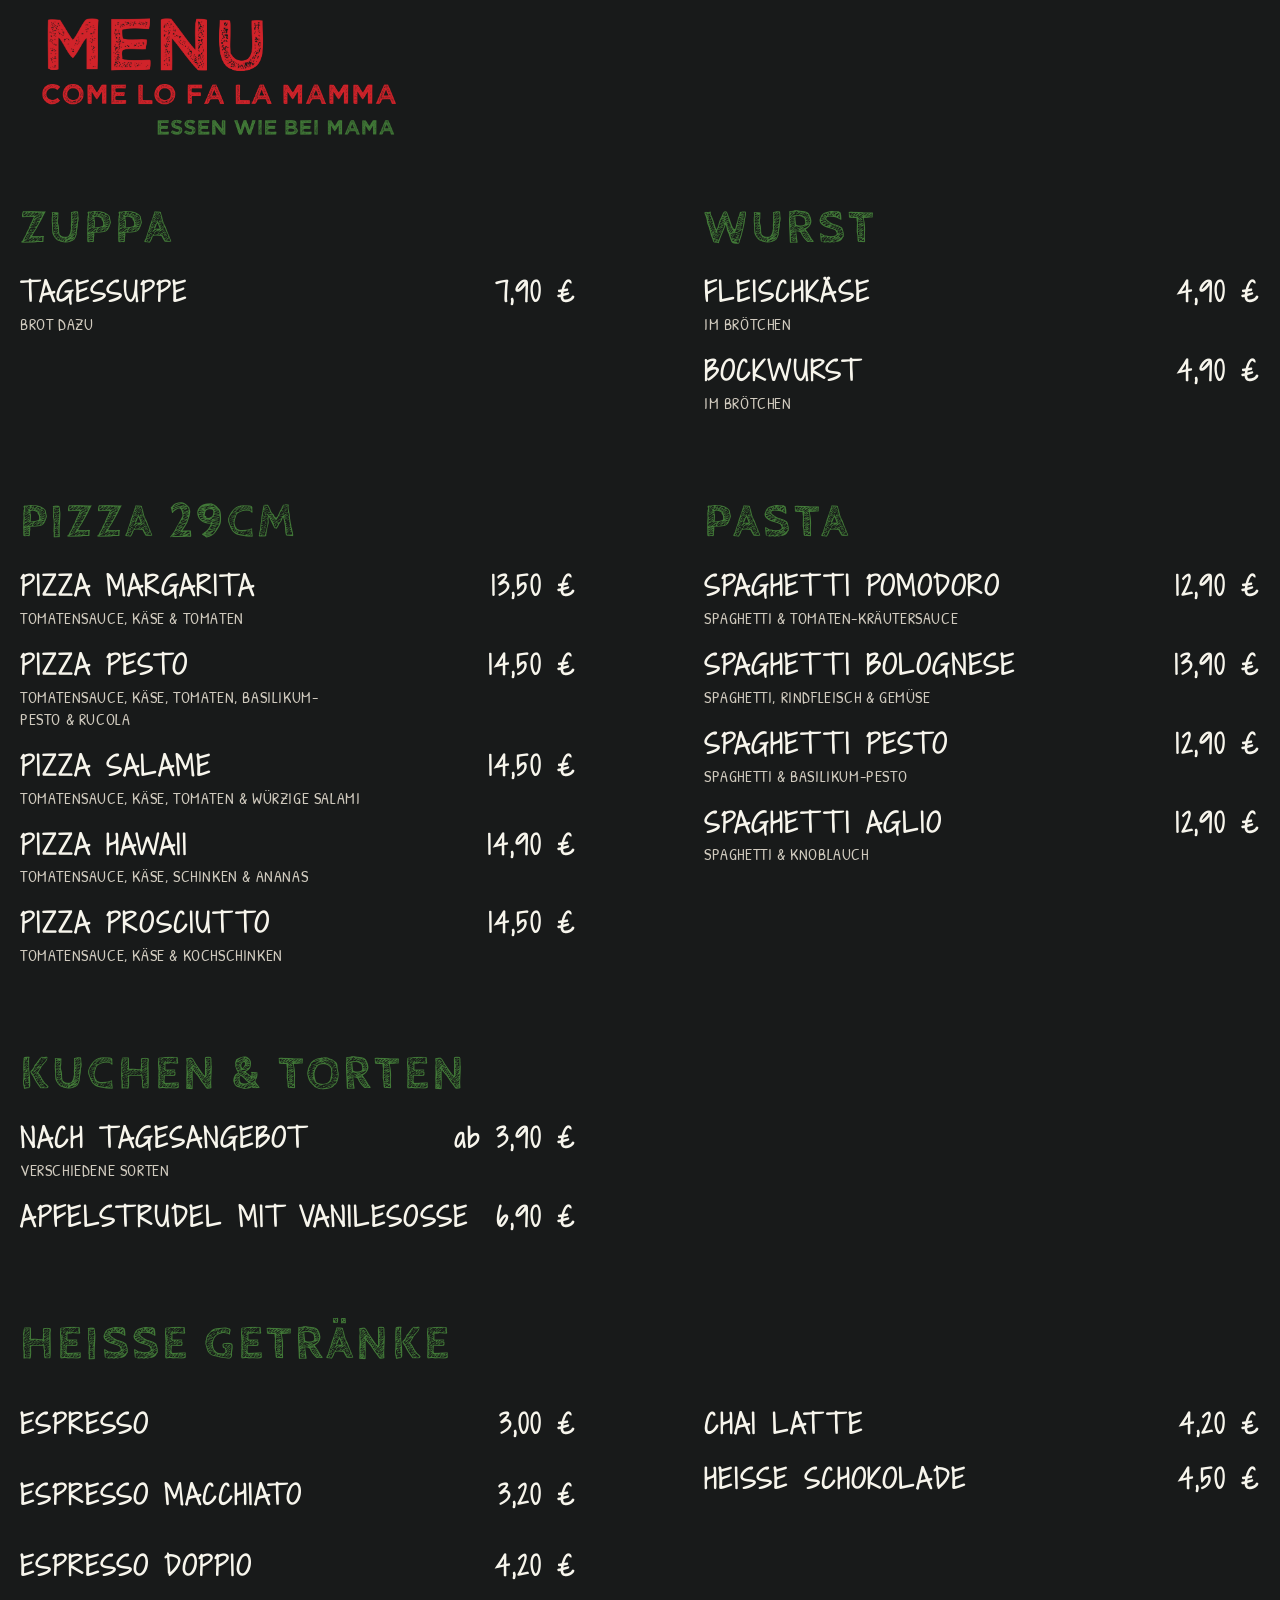
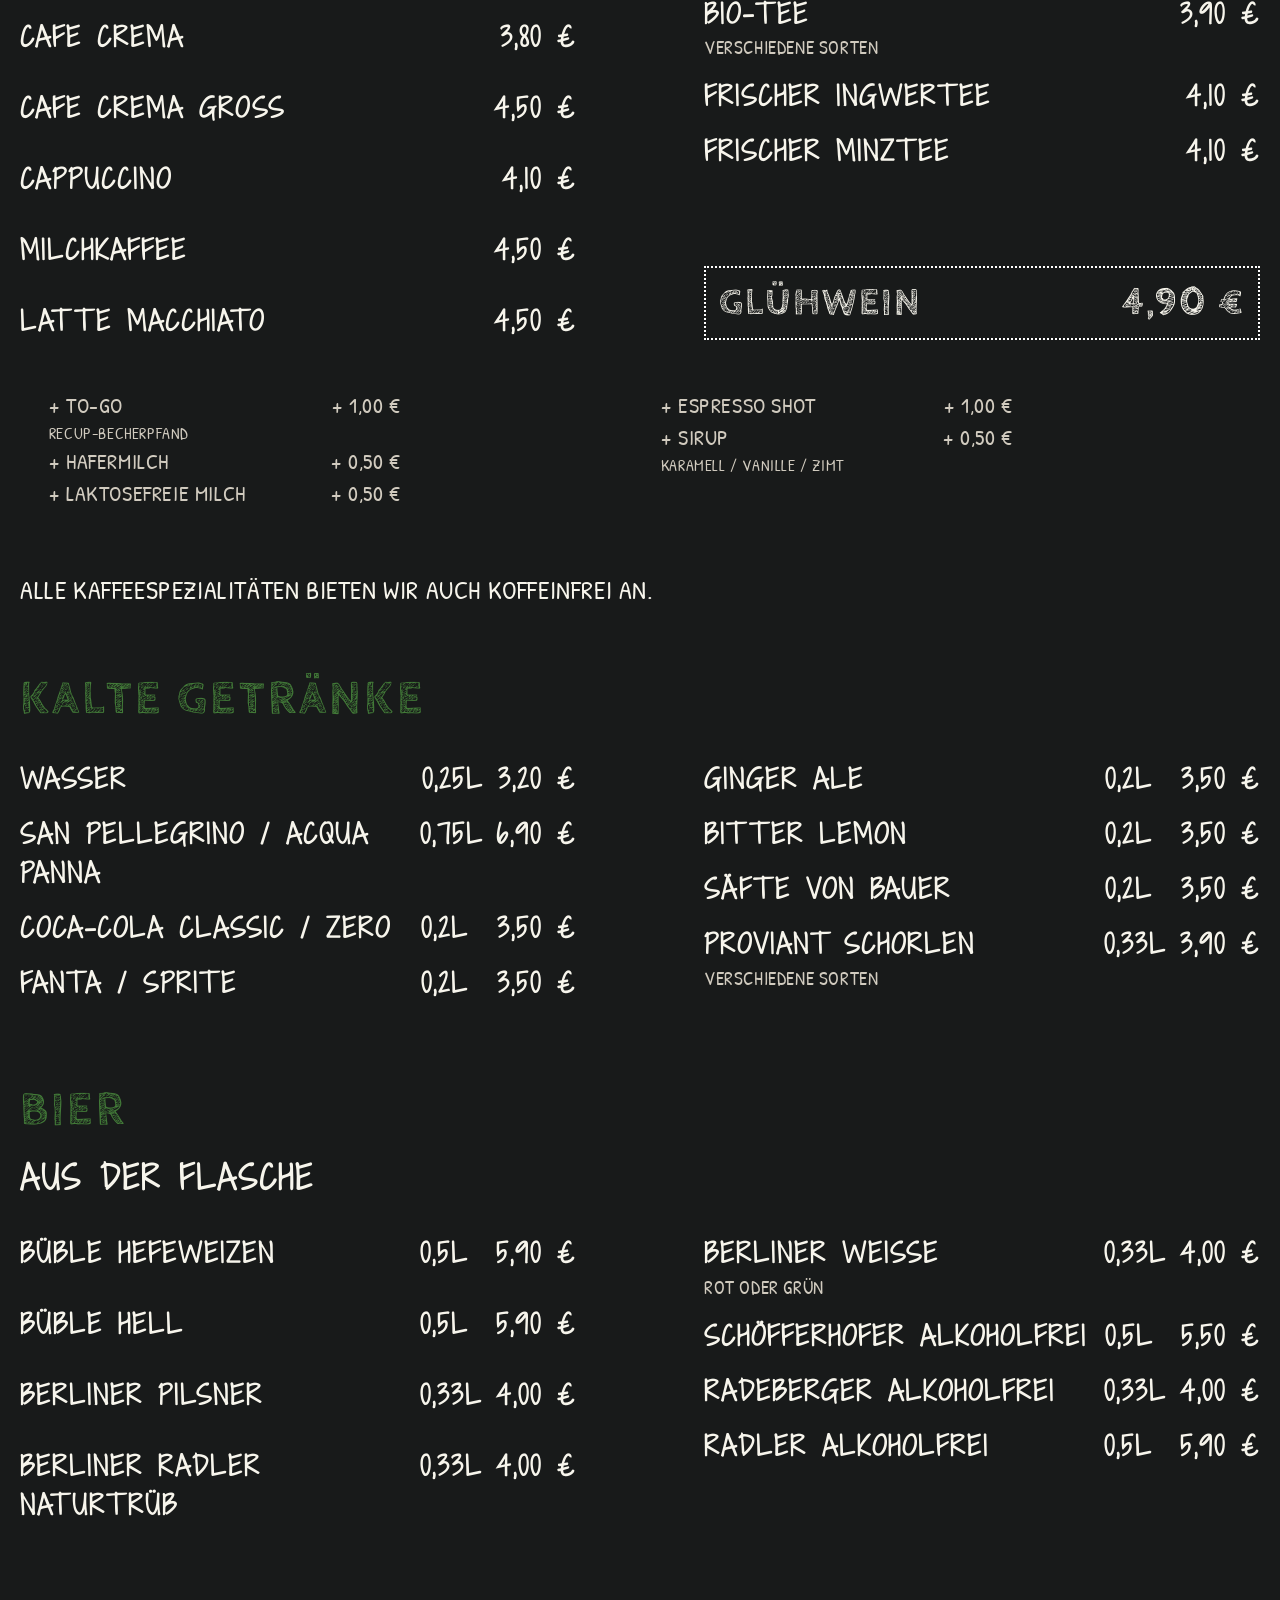
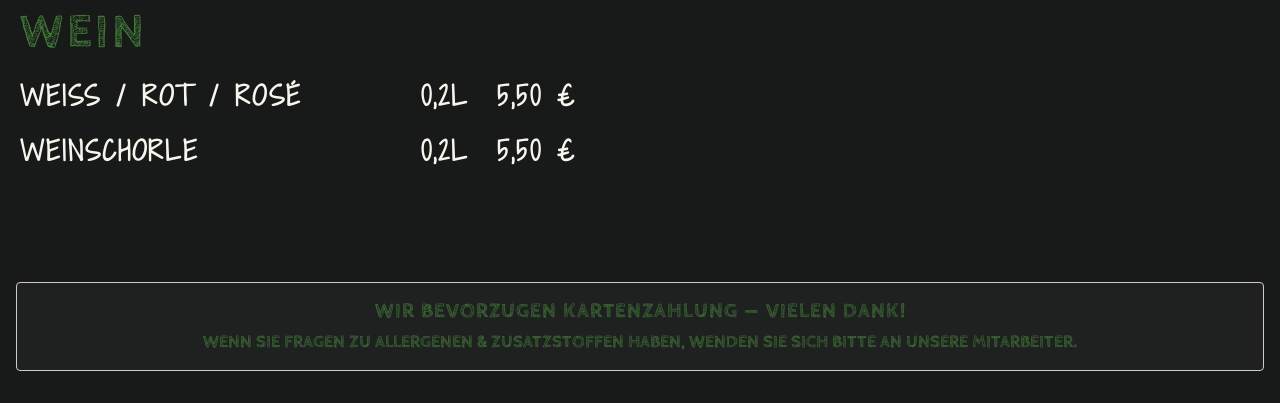
==== commit 5a3c674a: "gluehwein moved to hot drinks pizza and pasta descriptions updated according to wintercard  softdrin" ====
--- a/index.html
+++ b/index.html
@@ -27,7 +27,7 @@
                   <span>Tagessuppe</span>
                   <span>7,90&nbsp;€</span>
                 </div>
-                <div class="item-desc">dazu Brot</div>
+                <div class="item-desc">Brot dazu</div>
               </div>
             </div>
             <div class="column">
@@ -59,28 +59,35 @@
                   <span>Pizza Margarita</span>
                   <span>13,50&nbsp;€</span>
                 </div>
-                <div class="item-desc">Tomatensauce, Mozzarella, Tomaten&nbsp;& Basilikum</div>
+                <div class="item-desc">Tomatensauce, Käse&nbsp;& Tomaten</div>
               </div>
               <div class="menu-item">
                 <div class="item-header">
                   <span>Pizza Pesto</span>
                   <span>14,50&nbsp;€</span>
                 </div>
-                <div class="item-desc">Tomatensauce, Mozzarella, Tomaten, Basilikum-Pesto&nbsp;& Rucola</div>
+                <div class="item-desc">Tomatensauce, Käse, Tomaten, Basilikum-Pesto&nbsp;& Rucola</div>
               </div>
               <div class="menu-item">
                 <div class="item-header">
                   <span>Pizza Salame</span>
                   <span>14,50&nbsp;€</span>
                 </div>
-                <div class="item-desc">Tomatensauce, Mozzarella, Tomaten&nbsp;& würzige&nbsp;Salami</div>
+                <div class="item-desc">Tomatensauce, Käse, Tomaten&nbsp;& würzige&nbsp;Salami</div>
               </div>
               <div class="menu-item">
                 <div class="item-header">
                   <span>Pizza Hawaii</span>
                   <span>14,90&nbsp;€</span>
                 </div>
-                <div class="item-desc">Tomatensauce, Mozzarella, Schinken&nbsp;& Ananas</div>
+                <div class="item-desc">Tomatensauce, Käse, Schinken&nbsp;& Ananas</div>
+              </div>
+              <div class="menu-item">
+                <div class="item-header">
+                  <span>Pizza Prosciutto</span>
+                  <span>14,50&nbsp;€</span>
+                </div>
+                <div class="item-desc">Tomatensauce, Käse&nbsp;& Kochschinken</div>
               </div>
             </div>
             <!-- / column -->
@@ -112,7 +119,8 @@
                   <span>Spaghetti Aglio</span>
                   <span>12,90&nbsp;€</span>
                 </div>
-                <div class="item-desc">Spaghetti, Olivenöl, geröstete Knoblauchwürfel&nbsp;& feuriges Chili</div>
+                <div class="item-desc">Spaghetti&nbsp;& Knoblauch</div>
+                <!-- <div class="item-desc">Spaghetti, Olivenöl, geröstete Knoblauchwürfel&nbsp;& feuriges Chili</div> -->
               </div>
             </div>
             <!-- / column -->
@@ -129,6 +137,12 @@
                   <span><span class="desc--small">ab</span> 3,90&nbsp;€</span>
                 </div>
                 <div class="item-desc">verschiedene sorten</div>
+              </div>
+              <div class="menu-item">
+                <div class="item-header">
+                  <span>apfelstrudel mit vanilesosse</span>
+                  <span>6,90&nbsp;€</span>
+                </div>
               </div>
             </div>
             <div class="column">
@@ -225,6 +239,14 @@
                   </div>
                 </div>
               </div>
+              <div class="">
+                <div class="menu-item menu-item--dotted">
+                  <div class="item-header">
+                    <span>glühwein</span>
+                    <span>4,90&nbsp;€</span>
+                  </div>
+                </div>
+              </div>
             </div>
           </div>
           <div class="section-content menu-extras">
@@ -263,7 +285,7 @@
           </div>
         </section>
         <!-- / Heissegetränke -->
-        <section class="section">
+        <section class="section" style="opacity: 0; overflow: hidden; display: none;">
           <h3 class="section-header">Durstlöscher</h3>
           <div class="section-content">
             <div class="column">
@@ -311,17 +333,17 @@
         <section class="section">
           <h3 class="section-header">Kalte Getränke</h3>
           <div class="section-content">
-            <div class="column column-flex">
-              <div class="menu-item">
-                <div class="item-header grid">
-                  <span class="item-name">san pellegrino / acqua panna</span>
+            <div class="column">
+              <div class="menu-item">
+                <div class="item-header grid">
+                  <span class="item-name">wasser</span>
                   <span class="item-size">0,25l</span>
                   <span class="item-price">3,20&nbsp;€</span>
                 </div>
               </div>
               <div class="menu-item">
                 <div class="item-header grid">
-                  <span class="item-name"></span>
+                  <span class="item-name">san pellegrino / acqua panna</span>
                   <span class="item-size">0,75l</span>
                   <span class="item-price">6,90&nbsp;€</span>
                 </div>
@@ -344,19 +366,23 @@
             <div class="column">
               <div class="menu-item">
                 <div class="item-header grid">
-                  <span class="item-name">ginger ale / bitter lemon</span>
+                  <span class="item-name">ginger ale</span>
                   <span class="item-size">0,2l</span>
                   <span class="item-price">3,50&nbsp;€</span>
                 </div>
               </div>
               <div class="menu-item">
                 <div class="item-header grid">
+                  <span class="item-name">bitter lemon</span>
+                  <span class="item-size">0,2l</span>
+                  <span class="item-price">3,50&nbsp;€</span>
+                </div>
+              </div>
+              <div class="menu-item">
+                <div class="item-header grid">
                   <span class="item-name">säfte von bauer</span>
                   <span class="item-size">0,2l</span>
                   <span class="item-price">3,50&nbsp;€</span>
-                </div>
-                <div class="item-desc item-desc--size-l">
-                  apfel, mango, multivitamin
                 </div>
               </div>
               <div class="menu-item">
@@ -369,21 +395,29 @@
                   verschiedene sorten
                 </div>
               </div>
-              <div class="menu-item">
-                <div class="item-header grid">
-                  <span class="item-name">fassbrause</span>
-                  <span class="item-size">0,3l</span>
-                  <span class="item-price">3,90&nbsp;€</span>
-                </div>
-              </div>
             </div>
           </div>
         </section>
         <!-- / Soft Drinks -->
         <section class="section">
           <h3 class="section-header">Bier</h3>
+          <h4 class="section-subtitle">aus der flasche</h4>
           <div class="section-content">
             <div class="column column-flex">
+              <div class="menu-item">
+                <div class="item-header grid">
+                  <span class="item-name">büble hefeweizen</span>
+                  <span class="item-size">0,5l</span>
+                  <span class="item-price">5,90&nbsp;€</span>
+                </div>
+              </div>
+              <div class="menu-item">
+                <div class="item-header grid">
+                  <span class="item-name">büble hell</span>
+                  <span class="item-size">0,5l</span>
+                  <span class="item-price">5,90&nbsp;€</span>
+                </div>
+              </div>
               <div class="menu-item">
                 <div class="item-header grid">
                   <span class="item-name">berliner pilsner</span>
@@ -393,23 +427,9 @@
               </div>
               <div class="menu-item">
                 <div class="item-header grid">
-                  <span class="item-name">berliner radler</span>
+                  <span class="item-name">berliner radler naturtrüb</span>
                   <span class="item-size">0,33l</span>
                   <span class="item-price">4,00&nbsp;€</span>
-                </div>
-              </div>
-              <div class="menu-item">
-                <div class="item-header grid">
-                  <span class="item-name">büble hefeweizen</span>
-                  <span class="item-size">0,33l</span>
-                  <span class="item-price">4,00&nbsp;€</span>
-                </div>
-              </div>
-              <div class="menu-item">
-                <div class="item-header grid">
-                  <span class="item-name">büble hell</span>
-                  <span class="item-size">0,5l</span>
-                  <span class="item-price">5,50&nbsp;€</span>
                 </div>
               </div>
             </div>
@@ -465,15 +485,8 @@
                   <span class="item-price">5,50&nbsp;€</span>
                 </div>
               </div>
-              <div class="menu-item">
-                <div class="item-header grid">
-                  <span class="item-name">glühwein</span>
-                  <span class="item-size">0,2l</span>
-                  <span class="item-price">4,90&nbsp;€</span>
-                </div>
-              </div>
-            </div>
-            <div class="column">
+            </div>
+            <div class="column section-content--hidden">
                 <h3 class="section-header">Spritzer</h3>
                 <div class="column">
                   <div class="menu-item">
--- a/style.css
+++ b/style.css
@@ -106,6 +106,16 @@
   margin-bottom: 1rem;
 }
 
+.section-subtitle {
+  font-family: "Shadows Into Light Two", cursive;
+  font-weight: 700;
+  font-size: 2rem;
+  text-transform: uppercase;
+  letter-spacing: 2px;
+  margin-top: 1rem;
+  margin-bottom: 1rem;
+}
+
 .column-flex {
   display: flex;
   flex-direction: column;
@@ -181,6 +191,17 @@
 
 .menu-item {
   margin: 1rem 0;
+}
+
+.menu-item--dotted {
+  border: 2px dotted #ffffff;
+  padding: 0.8rem;
+}
+
+.menu-item--dotted .item-header {
+  font-family: "Cabin Sketch", sans-serif;
+  font-weight: 700;
+  font-size: 2.4rem;
 }
 
 .menu-extras {
@@ -242,7 +263,7 @@
   margin-top: 0.12rem;
   text-transform: uppercase;
   letter-spacing: 0.6px;
-  max-width: 28rem;
+  max-width: 22rem;
   text-wrap: wrap;
 }
 
@@ -316,6 +337,12 @@
   line-height: 1.3;
 }
 
+.section-content--hidden {
+  display: none;
+  opacity: 0;
+  overflow: hidden;
+}
+
 /* Mobile Adjustments */
 @media (max-width: 576px) {
   .menu-container {
@@ -378,6 +405,10 @@
     line-height: 1.2;
   }
 
+  .menu-item--dotted .item-header {
+    font-size: 1.8rem;
+  }
+
   .item-header.grid {
     grid-template-columns: 1fr auto auto;
   }
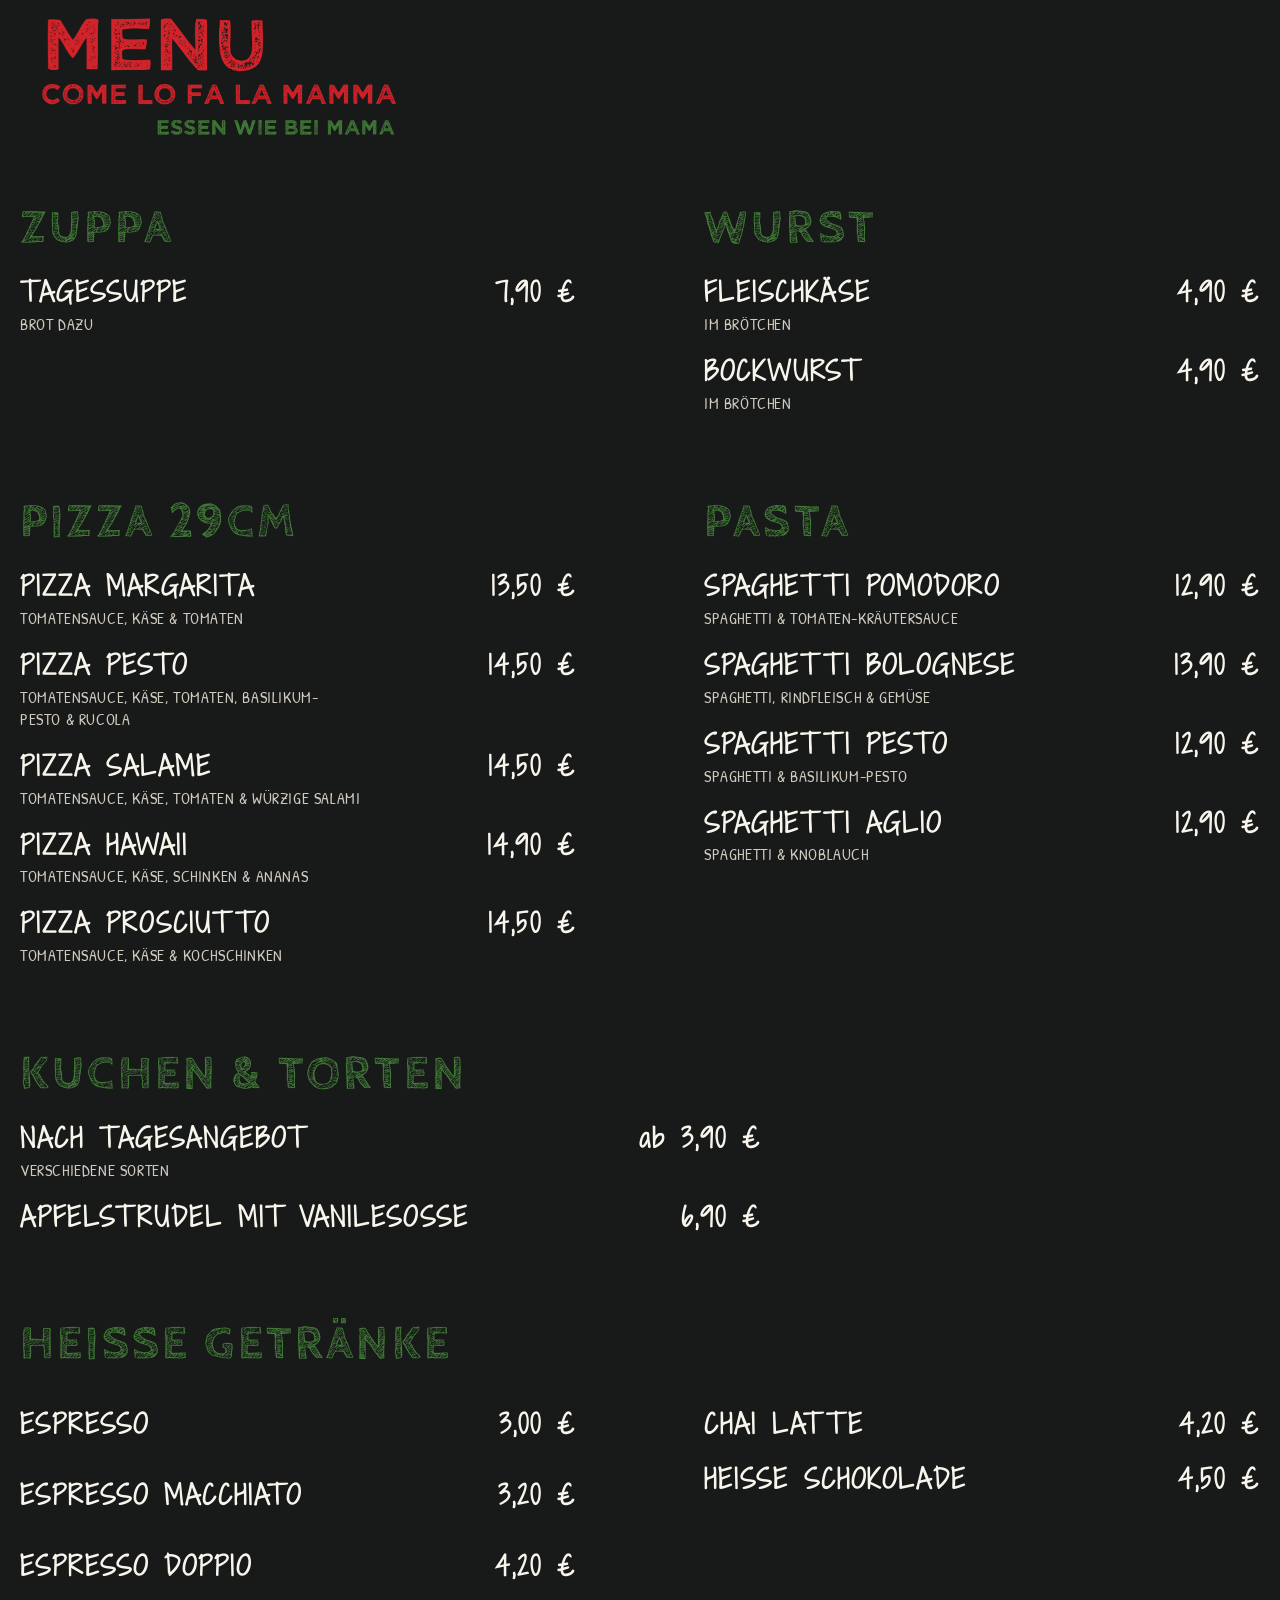
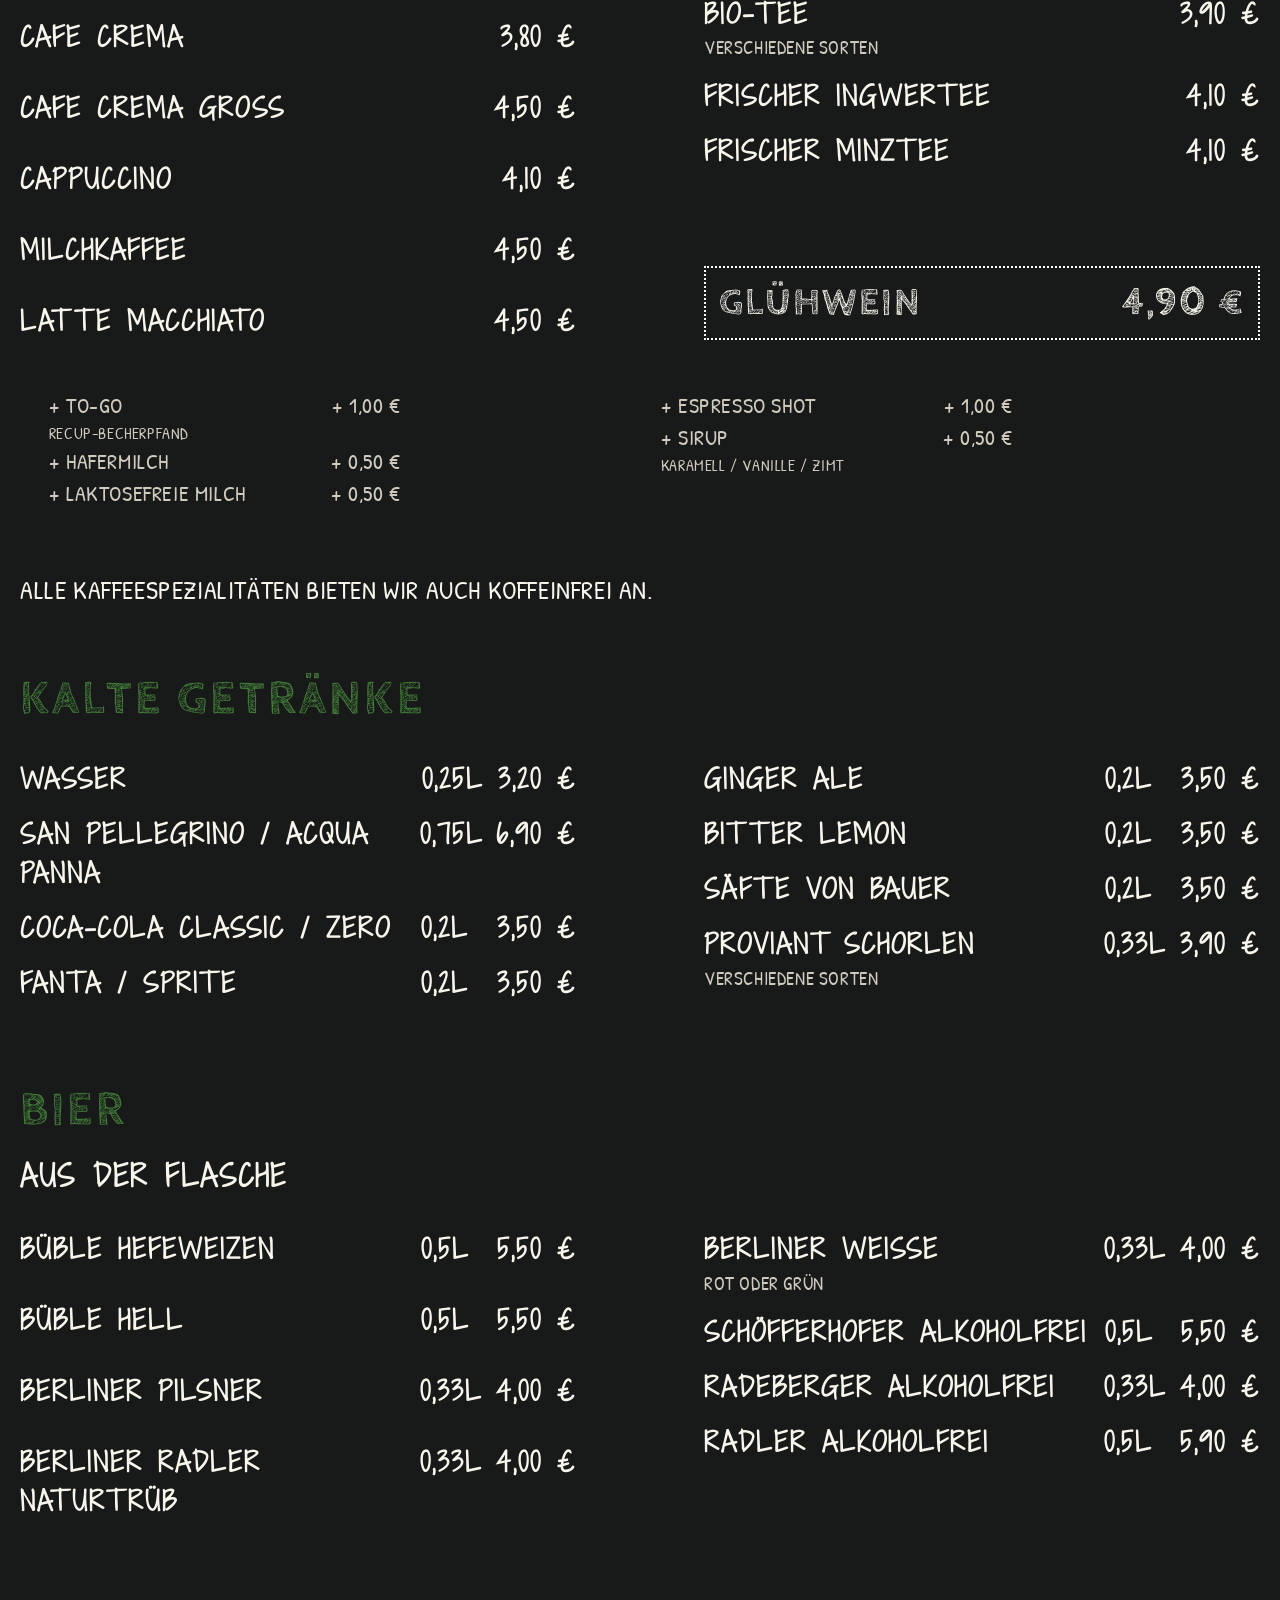
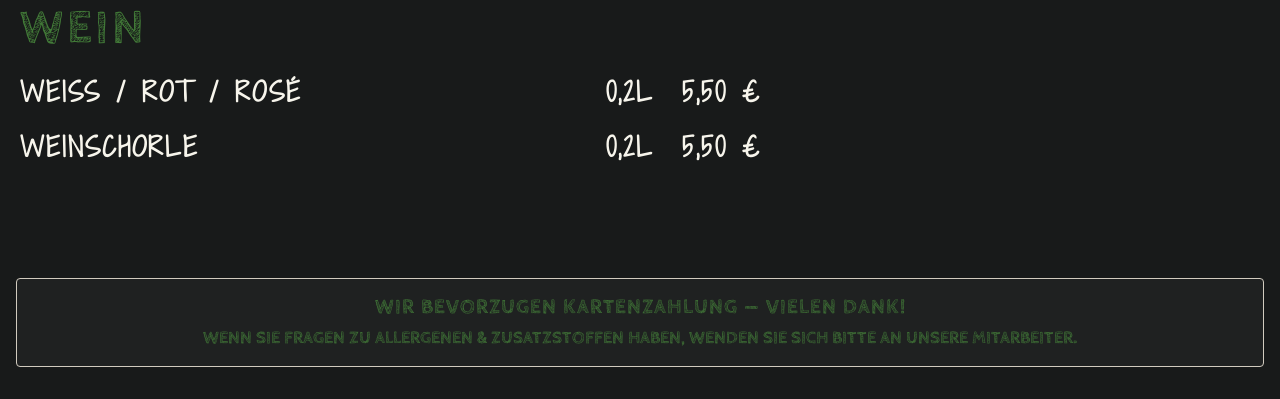
==== commit 0b759be7: "updated bueble prices style adjustments for tablets" ====
--- a/index.html
+++ b/index.html
@@ -128,7 +128,7 @@
         </section>
         <!-- / Pizza und Pasta -->
         <section class="section">
-          <div class="section-content">
+          <div class="section-content section--single-column">
             <div class="column">
               <h3 class="section-header">Kuchen & Torten</h3>
               <div class="menu-item">
@@ -250,33 +250,35 @@
             </div>
           </div>
           <div class="section-content menu-extras">
-            <div class="column">
+            <div class="column column--center-aligned">
               <div class="item-desc item-extra">
-                <span>+&nbsp;To-Go</span>
-                <span>+&nbsp;1,00&nbsp;€</span>
-              </div>
-              <div class="item-desc">
-                recup-becherpfand
-              </div>
-              <div class="item-desc item-extra">
+                <div class="desc-title">
+                  <span>+&nbsp;To-Go</span>
+                  <span>+&nbsp;1,00&nbsp;€</span>
+                </div>
+                <div class="item-desc">recup-becherpfand</div>
+              </div>
+              <div class="item-desc item-extra desc-title">
                 <span>+&nbsp;hafermilch</span>
                 <span>+&nbsp;0,50&nbsp;€</span>
               </div>
-              <div class="item-desc item-extra">
+              <div class="item-desc item-extra desc-title">
                 <span>+&nbsp;laktosefreie&nbsp;milch</span>
                 <span>+&nbsp;0,50&nbsp;€</span>
               </div>
             </div>
-            <div class="column">
-              <div class="item-desc item-extra">
+            <div class="column column--center-aligned">
+              <div class="item-desc item-extra desc-title">
                 <span>+&nbsp;espresso&nbsp;shot</span>
                 <span>+&nbsp;1,00&nbsp;€</span>
               </div>
               <div class="item-desc item-extra">
-                <span>+&nbsp;sirup</span>
-                <span>+&nbsp;0,50&nbsp;€</span>
-              </div>
-              <div class="item-desc">karamell / vanille / zimt</div>
+                <div class="desc-title">
+                  <span>+&nbsp;sirup</span>
+                  <span>+&nbsp;0,50&nbsp;€</span>
+                </div>
+                <div class="item-desc">karamell / vanille / zimt</div>
+              </div>
             </div>
           </div>
           <!-- / Menu-Extras -->
@@ -408,14 +410,14 @@
                 <div class="item-header grid">
                   <span class="item-name">büble hefeweizen</span>
                   <span class="item-size">0,5l</span>
-                  <span class="item-price">5,90&nbsp;€</span>
+                  <span class="item-price">5,50&nbsp;€</span>
                 </div>
               </div>
               <div class="menu-item">
                 <div class="item-header grid">
                   <span class="item-name">büble hell</span>
                   <span class="item-size">0,5l</span>
-                  <span class="item-price">5,90&nbsp;€</span>
+                  <span class="item-price">5,50&nbsp;€</span>
                 </div>
               </div>
               <div class="menu-item">
@@ -468,7 +470,7 @@
         </section>
         <!-- / Bier -->
         <section class="section">
-          <div class="section-content">
+          <div class="section-content section--single-column">
             <div class="column">
               <h3 class="section-header">Wein</h3>
               <div class="menu-item">
--- a/style.css
+++ b/style.css
@@ -87,8 +87,8 @@
   column-gap: 8rem;
 }
 
-.section.one-column {
-  grid-template-columns: 1fr;
+.section--single-column {
+  grid-template-columns: 1fr 0.5fr;
 }
 
 .section-header {
@@ -109,7 +109,7 @@
 .section-subtitle {
   font-family: "Shadows Into Light Two", cursive;
   font-weight: 700;
-  font-size: 2rem;
+  font-size: 1.8rem;
   text-transform: uppercase;
   letter-spacing: 2px;
   margin-top: 1rem;
@@ -276,10 +276,13 @@
 }
 
 .item-desc.item-extra {
+  width: 70%;
+  font-size: 1.4rem;
+}
+
+.desc-title {
   display: flex;
   justify-content: space-between;
-  width: 70%;
-  font-size: 1.4rem;
 }
 
 .item-desc.dressing {
@@ -344,7 +347,25 @@
 }
 
 /* Mobile Adjustments */
-@media (max-width: 576px) {
+@media (max-width: 769px) {
+  .menu-logo {
+    width: calc(2263px * 0.11);
+    height: auto;
+  }
+
+  .section-subtitle {
+    font-size: 1.6rem;
+  }
+
+  .item-header {
+    font-size: 1.3rem;
+    letter-spacing: 1px;
+    line-height: 1.2;
+  }
+
+}
+
+@media (max-width: 671px) {
   .menu-container {
     max-width: 100%;
     padding: 0 1rem;
@@ -353,20 +374,16 @@
 
   .fixed-header {
     padding: 1rem 0;
-    display: flex;
-    justify-content: center;
-    align-items: center;
   }
 
   .header-wrapper {
     width: 100%;
     max-width: 400px;
-    text-align: center;
-  }
-
-  .menu-logo {
-    width: calc(2263px * 0.11);
-    height: auto;
+    padding-left: 1.6rem;
+  }
+
+  .menu-extras {
+    padding-left: 0;
   }
 
   .section {
@@ -374,7 +391,6 @@
   }
 
   .section-header {
-    font-size: 2.4rem;
     text-align: center;
     margin-bottom: 0.8rem;
     letter-spacing: 0.15rem;
@@ -391,18 +407,18 @@
   
   .column-flex--top-aligned {
     padding-top: 0;
+  }
+
+  .column--center-aligned {
+    display: flex;
+    flex-direction: column;
+    align-items: center;
   }
 
   .section-footer span {
     font-size: 1.2rem;
     display: block;
     text-align: center;
-  }
-
-  .item-header {
-    font-size: 1.3rem;
-    letter-spacing: 1px;
-    line-height: 1.2;
   }
 
   .menu-item--dotted .item-header {
@@ -419,6 +435,7 @@
     max-width: 100%;
     line-height: 1.25;
     margin-top: 0.2rem;
+    max-width: 18rem;
   }
 
   .item-desc--size-l {
@@ -432,7 +449,7 @@
   }
   
   .item-desc.item-extra {
-    width: 90%;
+    max-width: 90%;
   }
 
   .section-footer span {
@@ -458,4 +475,25 @@
   .notice-allergies {
     font-size: 0.95rem;
   }
+}
+
+@media (max-width: 577px) {
+  .fixed-header {
+    display: flex;
+    justify-content: center;
+    align-items: center;
+  }
+
+  .header-wrapper {
+    padding-left: 0;
+    text-align: center;
+  }
+
+  .section-header {
+    font-size: 2.4rem;
+  }
+
+  .section-subtitle {
+    font-size: 1.4rem;
+  }
 }
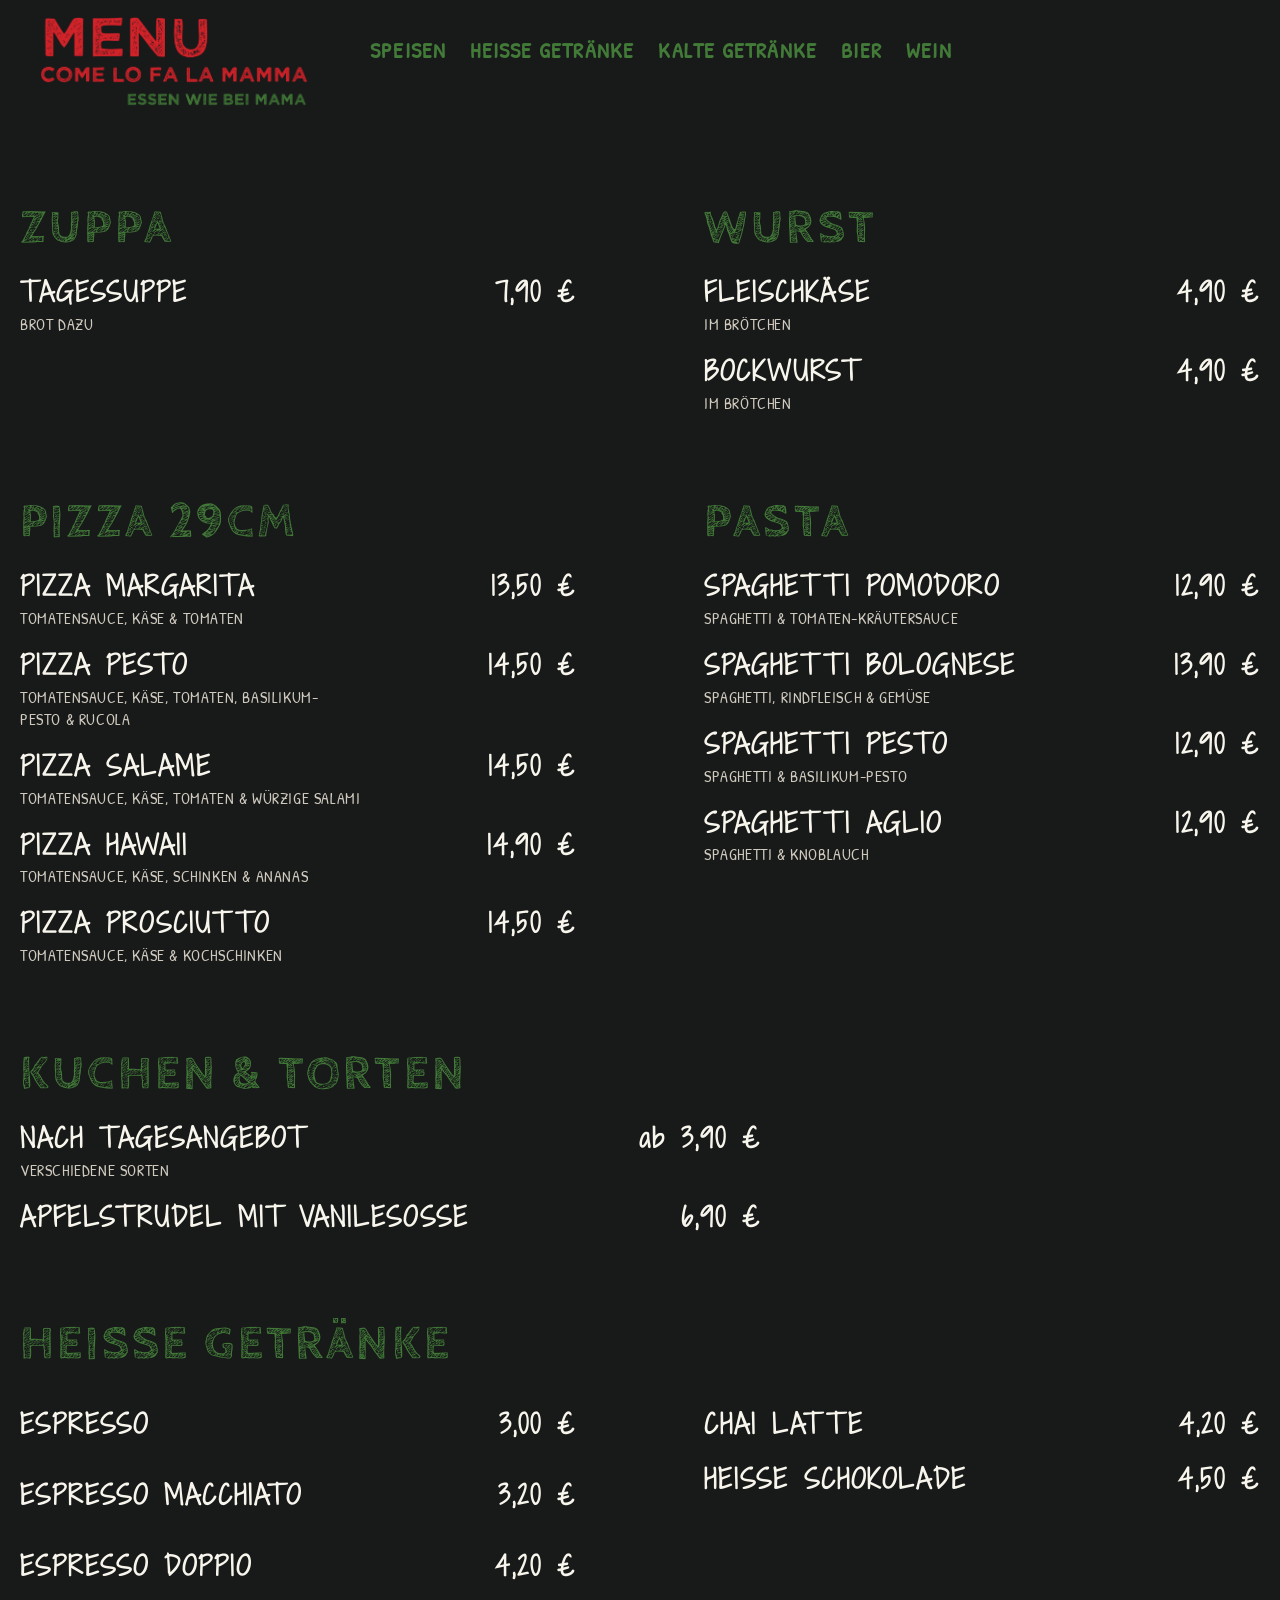
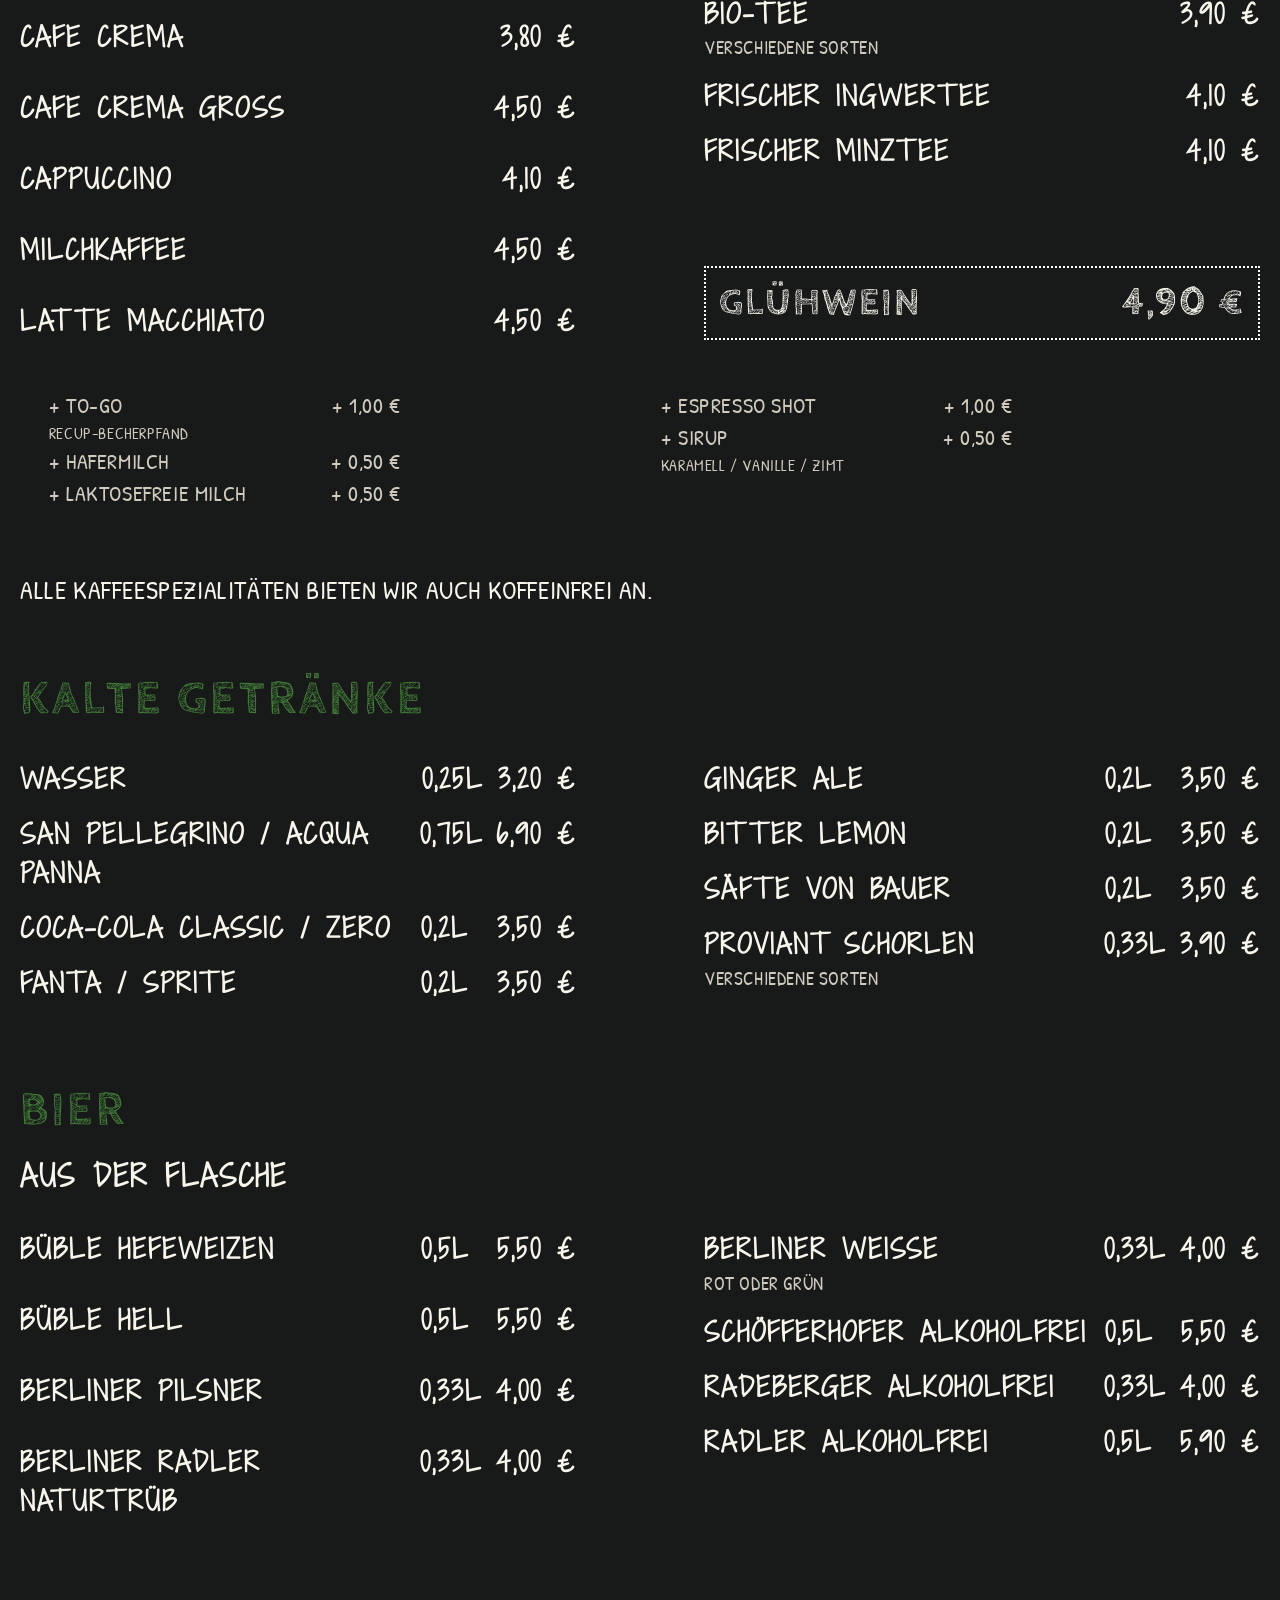
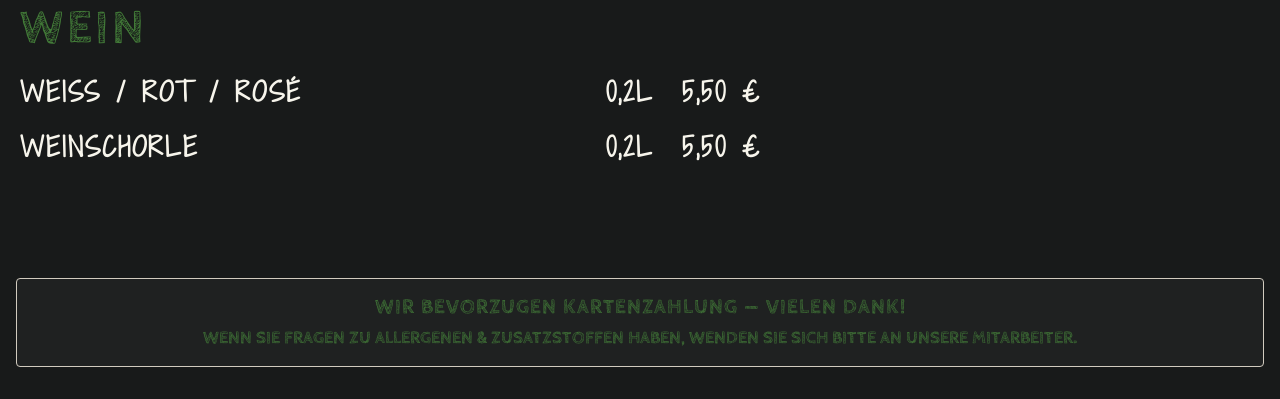
==== commit e82ce439: "introduced navigation menu" ====
--- a/index.html
+++ b/index.html
@@ -8,17 +8,25 @@
   </head>
   <body>
     <div class="menu-container">
-      <!-- TODO: Add Background Images -->
       <div class="content-layer">
         <div class="header fixed-header">
           <div class="header-wrapper">
             <span class="menu-title">
               <img class="menu-logo" src="img/menu-title.png" alt="Come lo fa la Mamma" />
             </span>
-          </div>
+            <button class="burger-btn" type="button"><span></span><span></span><span></span></button>
+            <nav class="category-nav">
+              <a href="#speisen">Speisen</a>
+              <a href="#getraenke">Heisse Getränke</a>
+              <a href="#kalte-getraenke">Kalte Getränke</a>
+              <a href="#bier">Bier</a>
+              <a href="#wein">Wein</a>
+            </nav>
+          </div>
+          <!-- /.header-wrapper -->
         </div>
         <!-- /.header -->
-        <section class="section section-first" id="zuppa-wurst">
+        <section class="section section-first" id="speisen">
           <div class="section-content">
             <div class="column">
               <h3 class="section-header">zuppa</h3>
@@ -150,7 +158,7 @@
           </div>
         </section>
         <!-- / Kuchen & Desserte -->
-        <section class="section">
+        <section id="getraenke" class="section">
           <h3 class="section-header">Heiße Getränke</h3>
           <div class="section-content">
             <div class="column column-flex">
@@ -332,7 +340,7 @@
           </div>
         </section>
         <!-- / Durstlöscher -->
-        <section class="section">
+        <section id="kalte-getraenke" class="section">
           <h3 class="section-header">Kalte Getränke</h3>
           <div class="section-content">
             <div class="column">
@@ -401,7 +409,7 @@
           </div>
         </section>
         <!-- / Soft Drinks -->
-        <section class="section">
+        <section id="bier" class="section">
           <h3 class="section-header">Bier</h3>
           <h4 class="section-subtitle">aus der flasche</h4>
           <div class="section-content">
@@ -469,7 +477,7 @@
           </div>
         </section>
         <!-- / Bier -->
-        <section class="section">
+        <section id="wein" class="section">
           <div class="section-content section--single-column">
             <div class="column">
               <h3 class="section-header">Wein</h3>
--- a/style.css
+++ b/style.css
@@ -10,6 +10,7 @@
 
 * {
   box-sizing: border-box;
+  -moz-box-sizing: border-box;
 }
 
 html {
@@ -41,7 +42,7 @@
   /* display: flex;
   justify-content: space-between;
   align-items: center; */
-  padding: 1rem 0 0 2.4rem;
+  padding: 1rem 1rem 0 2.4rem;
   z-index: 100;
   border-bottom: 1px solid var(--bg-color);
 }
@@ -49,6 +50,53 @@
 .header-wrapper {
   position: relative;
   width: 100%;
+  display: flex;
+  justify-content: space-between;
+}
+
+.category-nav {
+  display: flex;
+  justify-content: center;
+  align-items: flex-start;
+  margin-left: 2rem;
+  margin-right: auto;
+  padding: 0.8rem 1rem;
+  white-space: nowrap;
+}
+
+.category-nav a {
+  color: var(--accent-green);
+  text-decoration: none;
+  font-family: "Patrick Hand", cursive;
+  font-size: 1.4rem;
+  font-weight: 700;
+  letter-spacing: 1.2px;
+  text-transform: uppercase;
+  padding: 6px 12px;
+  border-radius: 4px;
+  transition: all 0.3s ease;
+}
+
+/* .category-nav a:not(:last-of-type) {
+  border-right: 2px solid var(--accent-green);
+} */
+
+.nav-links a {
+  color: var(--accent-green);
+  text-decoration: none;
+  text-transform: uppercase;
+  font-size: 1.1rem;
+  padding: 6px 12px;
+  border-radius: 4px;
+  transition: all 0.3s ease;
+}
+
+.category-nav a:hover {
+  color: var(--text-color);
+  background-color: rgba(66, 122, 56, 0.15);
+  /* Полупрозрачный зеленый фон */
+  box-shadow: inset 0 0 0 1px rgba(66, 122, 56, 0.3);
+  /* Тонкая рамка «мелом» */
 }
 
 /* Menu container holding relative context for decorative background elements */
@@ -68,13 +116,14 @@
 }
 
 .menu-logo {
-  width: calc(2263px * 0.16);
-  height: calc(767px * 0.16);
+  width: calc(2263px * 0.12);
+  height: auto;
   z-index: 1;
 }
 
 .section {
   margin-bottom: 4rem;
+  scroll-margin-top: 10rem;
 }
 
 .section-first {
@@ -346,6 +395,39 @@
   overflow: hidden;
 }
 
+/* Mobile Navigation Menu */
+
+.burger-btn {
+  background: transparent;
+  padding: 8px 15px;
+  cursor: pointer;
+  outline: none;
+  border: none;
+  display: none;
+  opacity: 0;
+  visibility: hidden;
+}
+
+.burger-btn span {
+  display: block;
+  width: 4px;
+  height: 4px;
+  background: #e0e0e0;
+  margin: 3px 0;
+  border-radius: 4px;
+  transition: all 0.4s ease-in-out;
+}
+
+.burger-btn:focus span:first-child {
+  transform-origin: 2px 9px;
+  transform: rotate(-90deg);
+}
+
+.burger-btn:focus span:last-child {
+  transform-origin: 2px -5px;
+  transform: rotate(-90deg);
+}
+
 /* Mobile Adjustments */
 @media (max-width: 769px) {
   .menu-logo {
@@ -353,8 +435,42 @@
     height: auto;
   }
 
+  .category-nav {
+    position: fixed; 
+    inset: 0;
+    background-color: rgba(24, 26, 26, 0.98);
+    display: flex;
+    flex-direction: column;
+    justify-content: center;
+    align-items: center;
+    gap: 1.2rem;
+    z-index: 999;
+    margin: 0;
+    padding: 0;
+    transform: translateY(-100%);
+    transition: transform 0.3s ease-in-out;
+  }
+
+  .category-nav a {
+    font-size: 1.8rem;
+  }
+
+  .burger-btn {
+    display: initial;
+    opacity: 1;
+    visibility: visible;
+  }
+
+  .burger-btn:focus + .category-nav {
+    transform: translateY(0);
+  }
+
   .section-subtitle {
     font-size: 1.6rem;
+  }
+
+  .section--single-column {
+    grid-template-columns: 1fr 0.3fr;
   }
 
   .item-header {
@@ -377,9 +493,8 @@
   }
 
   .header-wrapper {
-    width: 100%;
-    max-width: 400px;
     padding-left: 1.6rem;
+    padding-right: 1.4rem;
   }
 
   .menu-extras {
@@ -486,7 +601,8 @@
 
   .header-wrapper {
     padding-left: 0;
-    text-align: center;
+    width: 100%;
+    max-width: 400px;
   }
 
   .section-header {
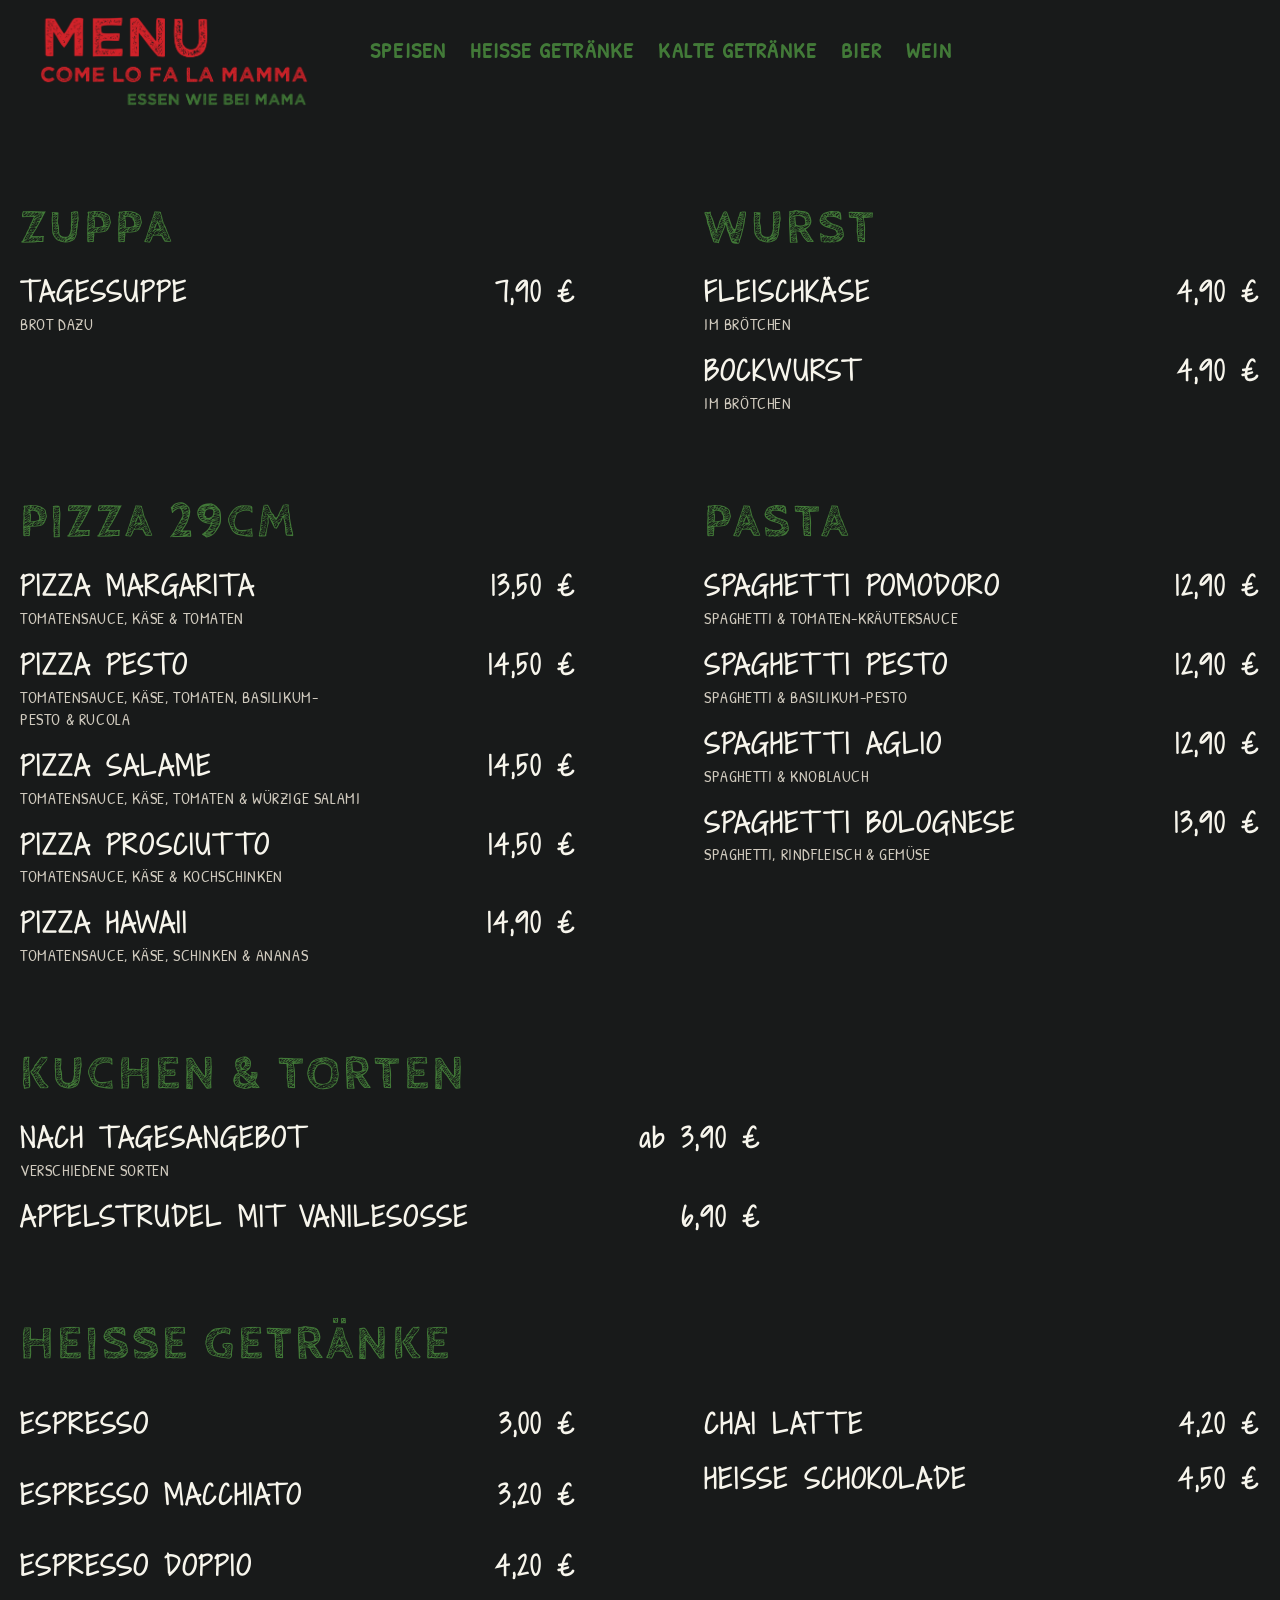
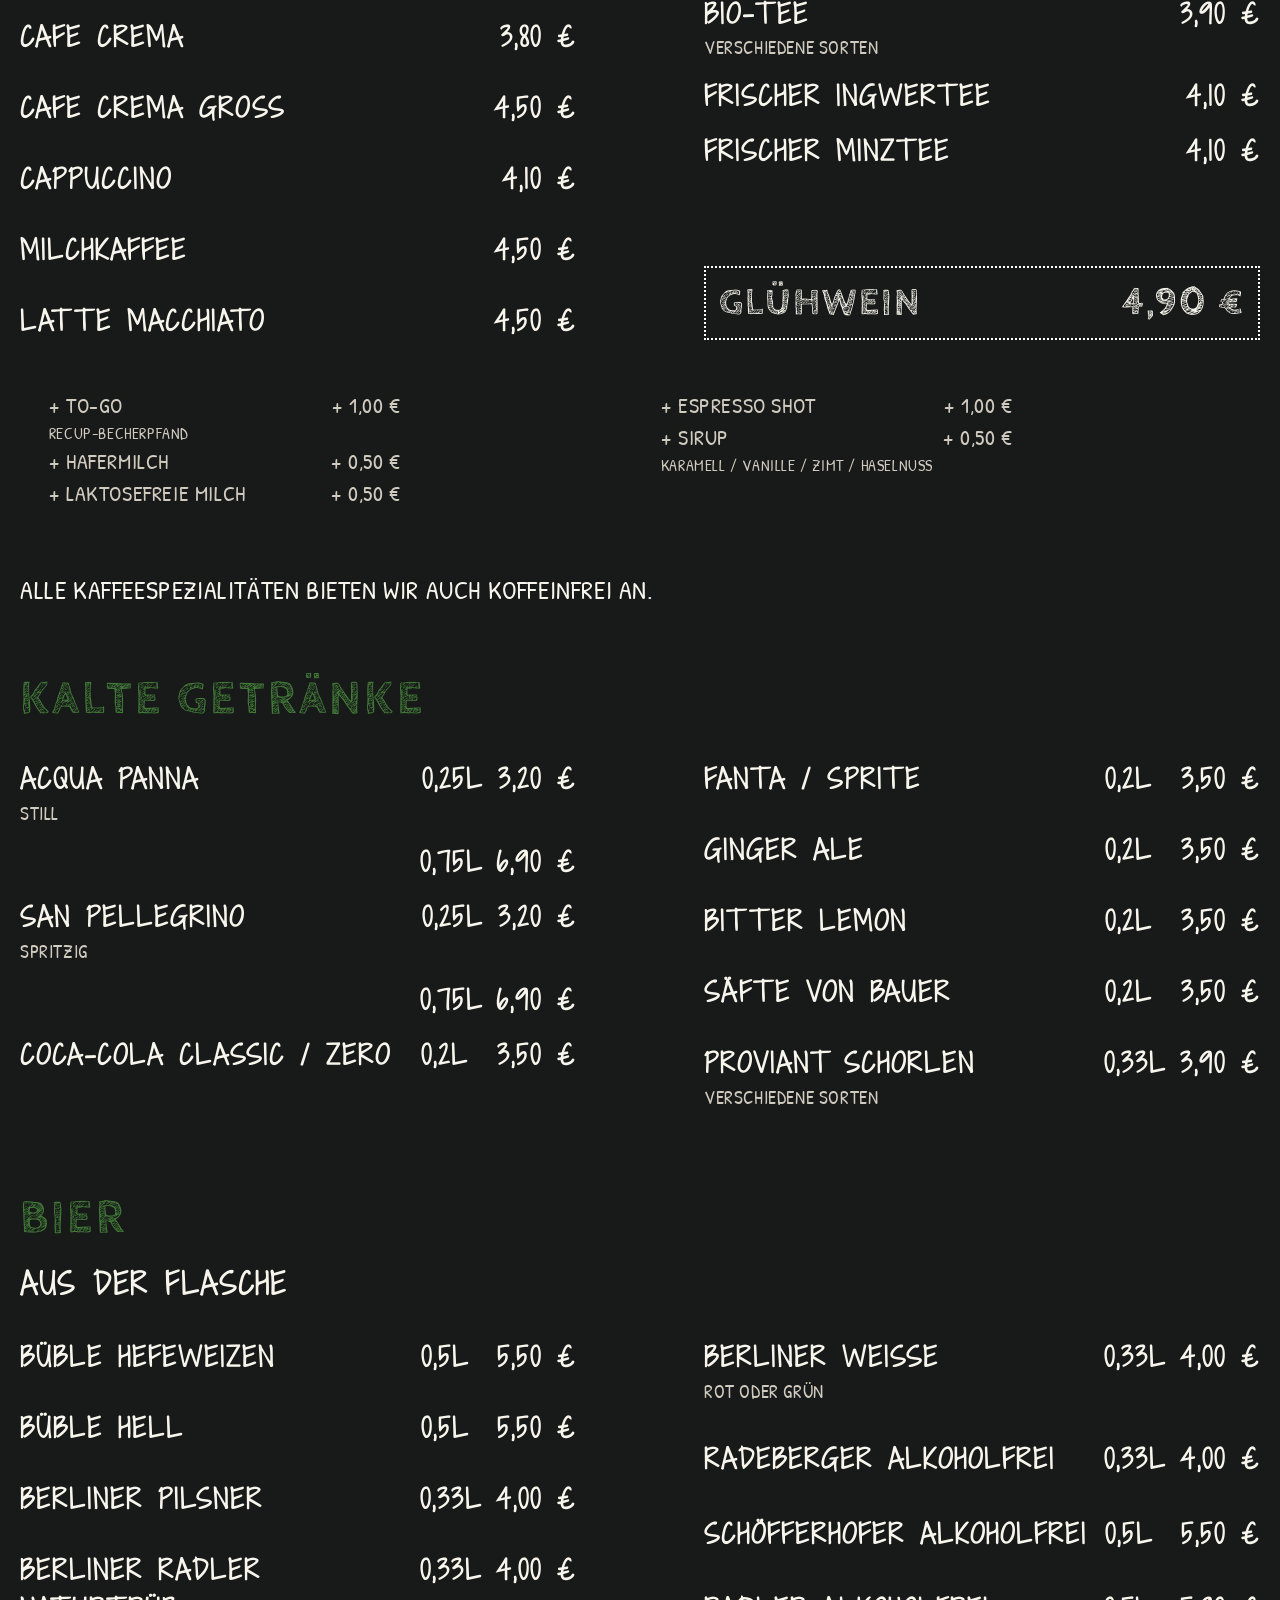
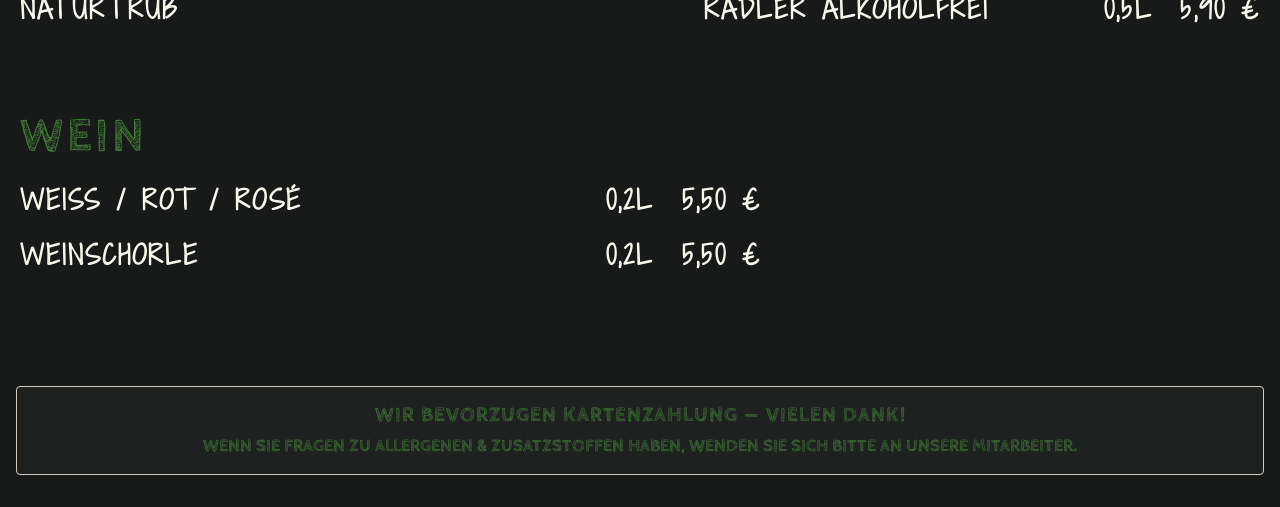
==== commit e1bfa093: "add Haselnuss Sirup coffee extras fixed mobile view  pizza and past sorted by price" ====
--- a/index.html
+++ b/index.html
@@ -85,18 +85,18 @@
               </div>
               <div class="menu-item">
                 <div class="item-header">
+                  <span>Pizza Prosciutto</span>
+                  <span>14,50&nbsp;€</span>
+                </div>
+                <div class="item-desc">Tomatensauce, Käse&nbsp;& Kochschinken</div>
+              </div>
+              <div class="menu-item">
+                <div class="item-header">
                   <span>Pizza Hawaii</span>
                   <span>14,90&nbsp;€</span>
                 </div>
                 <div class="item-desc">Tomatensauce, Käse, Schinken&nbsp;& Ananas</div>
               </div>
-              <div class="menu-item">
-                <div class="item-header">
-                  <span>Pizza Prosciutto</span>
-                  <span>14,50&nbsp;€</span>
-                </div>
-                <div class="item-desc">Tomatensauce, Käse&nbsp;& Kochschinken</div>
-              </div>
             </div>
             <!-- / column -->
             <div class="column">
@@ -110,13 +110,6 @@
               </div>
               <div class="menu-item">
                 <div class="item-header">
-                  <span>Spaghetti Bolognese</span>
-                  <span>13,90&nbsp;€</span>
-                </div>
-                <div class="item-desc">Spaghetti, Rindfleisch&nbsp;& Gemüse</div>
-              </div>
-              <div class="menu-item">
-                <div class="item-header">
                   <span>Spaghetti Pesto</span>
                   <span>12,90&nbsp;€</span>
                 </div>
@@ -129,6 +122,13 @@
                 </div>
                 <div class="item-desc">Spaghetti&nbsp;& Knoblauch</div>
                 <!-- <div class="item-desc">Spaghetti, Olivenöl, geröstete Knoblauchwürfel&nbsp;& feuriges Chili</div> -->
+              </div>
+                <div class="menu-item">
+                  <div class="item-header">
+                    <span>Spaghetti Bolognese</span>
+                    <span>13,90&nbsp;€</span>
+                  </div>
+                  <div class="item-desc">Spaghetti, Rindfleisch&nbsp;& Gemüse</div>
               </div>
             </div>
             <!-- / column -->
@@ -271,7 +271,7 @@
                 <span>+&nbsp;0,50&nbsp;€</span>
               </div>
               <div class="item-desc item-extra desc-title">
-                <span>+&nbsp;laktosefreie&nbsp;milch</span>
+                <span>+&nbsp;laktosefreie milch</span>
                 <span>+&nbsp;0,50&nbsp;€</span>
               </div>
             </div>
@@ -285,7 +285,7 @@
                   <span>+&nbsp;sirup</span>
                   <span>+&nbsp;0,50&nbsp;€</span>
                 </div>
-                <div class="item-desc">karamell / vanille / zimt</div>
+                <div class="item-desc">karamell / vanille / zimt / haselnuss</div>
               </div>
             </div>
           </div>
@@ -346,25 +346,43 @@
             <div class="column">
               <div class="menu-item">
                 <div class="item-header grid">
-                  <span class="item-name">wasser</span>
+                  <span class="item-name">acqua panna</span>
                   <span class="item-size">0,25l</span>
                   <span class="item-price">3,20&nbsp;€</span>
                 </div>
-              </div>
-              <div class="menu-item">
-                <div class="item-header grid">
-                  <span class="item-name">san pellegrino / acqua panna</span>
+                <div class="item-desc item-desc--size-l">still</div>
+              </div>
+              <div class="menu-item">
+                <div class="item-header grid">
+                  <span class="item-name"></span>
                   <span class="item-size">0,75l</span>
                   <span class="item-price">6,90&nbsp;€</span>
                 </div>
               </div>
               <div class="menu-item">
                 <div class="item-header grid">
+                  <span class="item-name">san pellegrino</span>
+                  <span class="item-size">0,25l</span>
+                  <span class="item-price">3,20&nbsp;€</span>
+                </div>
+                <div class="item-desc item-desc--size-l">spritzig</div>
+              </div>
+              <div class="menu-item">
+                <div class="item-header grid">
+                  <span class="item-name"></span>
+                  <span class="item-size">0,75l</span>
+                  <span class="item-price">6,90&nbsp;€</span>
+                </div>
+              </div>
+              <div class="menu-item">
+                <div class="item-header grid">
                   <span class="item-name">coca-cola classic / zero</span>
                   <span class="item-size">0,2l</span>
                   <span class="item-price">3,50&nbsp;€</span>
                 </div>
               </div>
+            </div>
+            <div class="column column-flex">
               <div class="menu-item">
                 <div class="item-header grid">
                   <span class="item-name">fanta / sprite</span>
@@ -372,8 +390,6 @@
                   <span class="item-price">3,50&nbsp;€</span>
                 </div>
               </div>
-            </div>
-            <div class="column">
               <div class="menu-item">
                 <div class="item-header grid">
                   <span class="item-name">ginger ale</span>
@@ -443,7 +459,7 @@
                 </div>
               </div>
             </div>
-            <div class="column">
+            <div class="column column-flex">
               <div class="menu-item">
                 <div class="item-header grid">
                   <span class="item-name">berliner weisse</span>
@@ -454,16 +470,16 @@
               </div>
               <div class="menu-item">
                 <div class="item-header grid">
+                  <span class="item-name">radeberger alkoholfrei</span>
+                  <span class="item-size">0,33l</span>
+                  <span class="item-price">4,00&nbsp;€</span>
+                </div>
+              </div>
+              <div class="menu-item">
+                <div class="item-header grid">
                   <span class="item-name">schöfferhofer alkoholfrei</span>
                   <span class="item-size">0,5l</span>
                   <span class="item-price">5,50&nbsp;€</span>
-                </div>
-              </div>
-              <div class="menu-item">
-                <div class="item-header grid">
-                  <span class="item-name">radeberger alkoholfrei</span>
-                  <span class="item-size">0,33l</span>
-                  <span class="item-price">4,00&nbsp;€</span>
                 </div>
               </div>
               <div class="menu-item">
--- a/style.css
+++ b/style.css
@@ -564,6 +564,7 @@
   }
   
   .item-desc.item-extra {
+    width: 100%;
     max-width: 90%;
   }
 
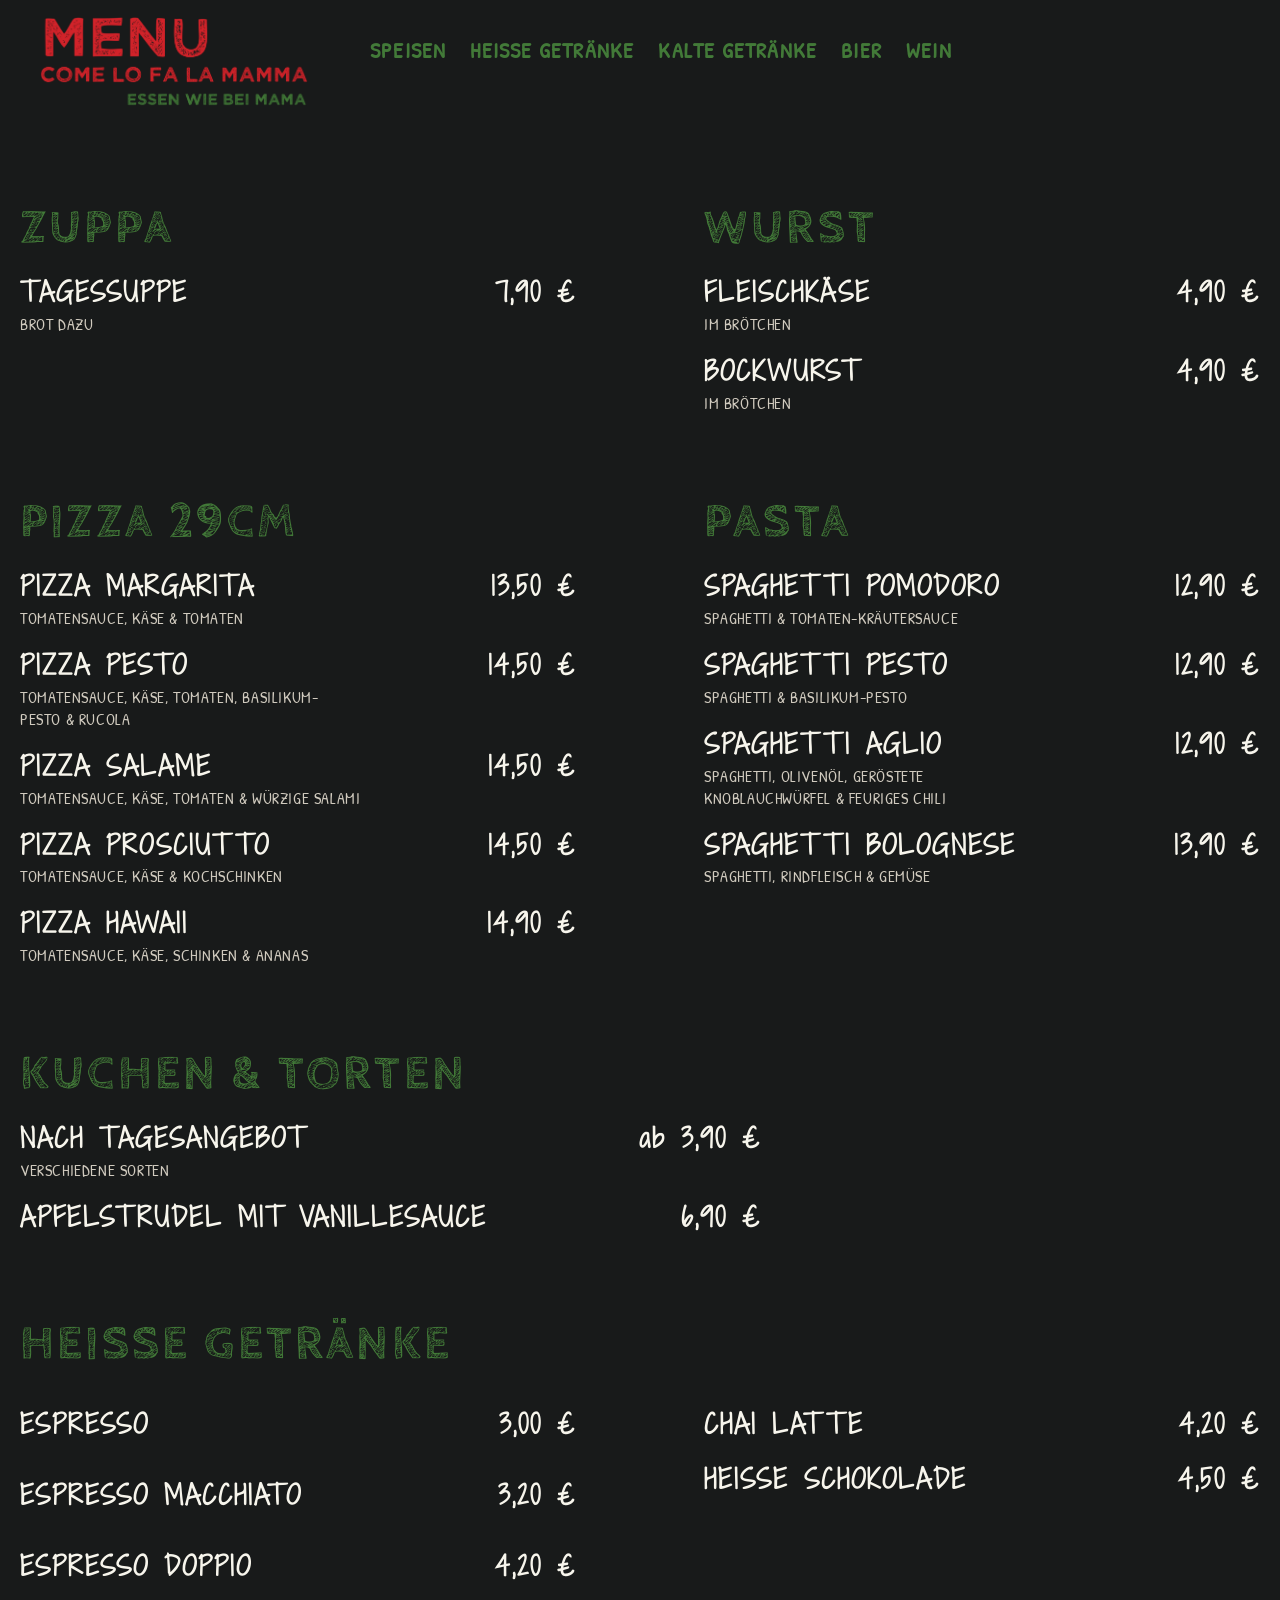
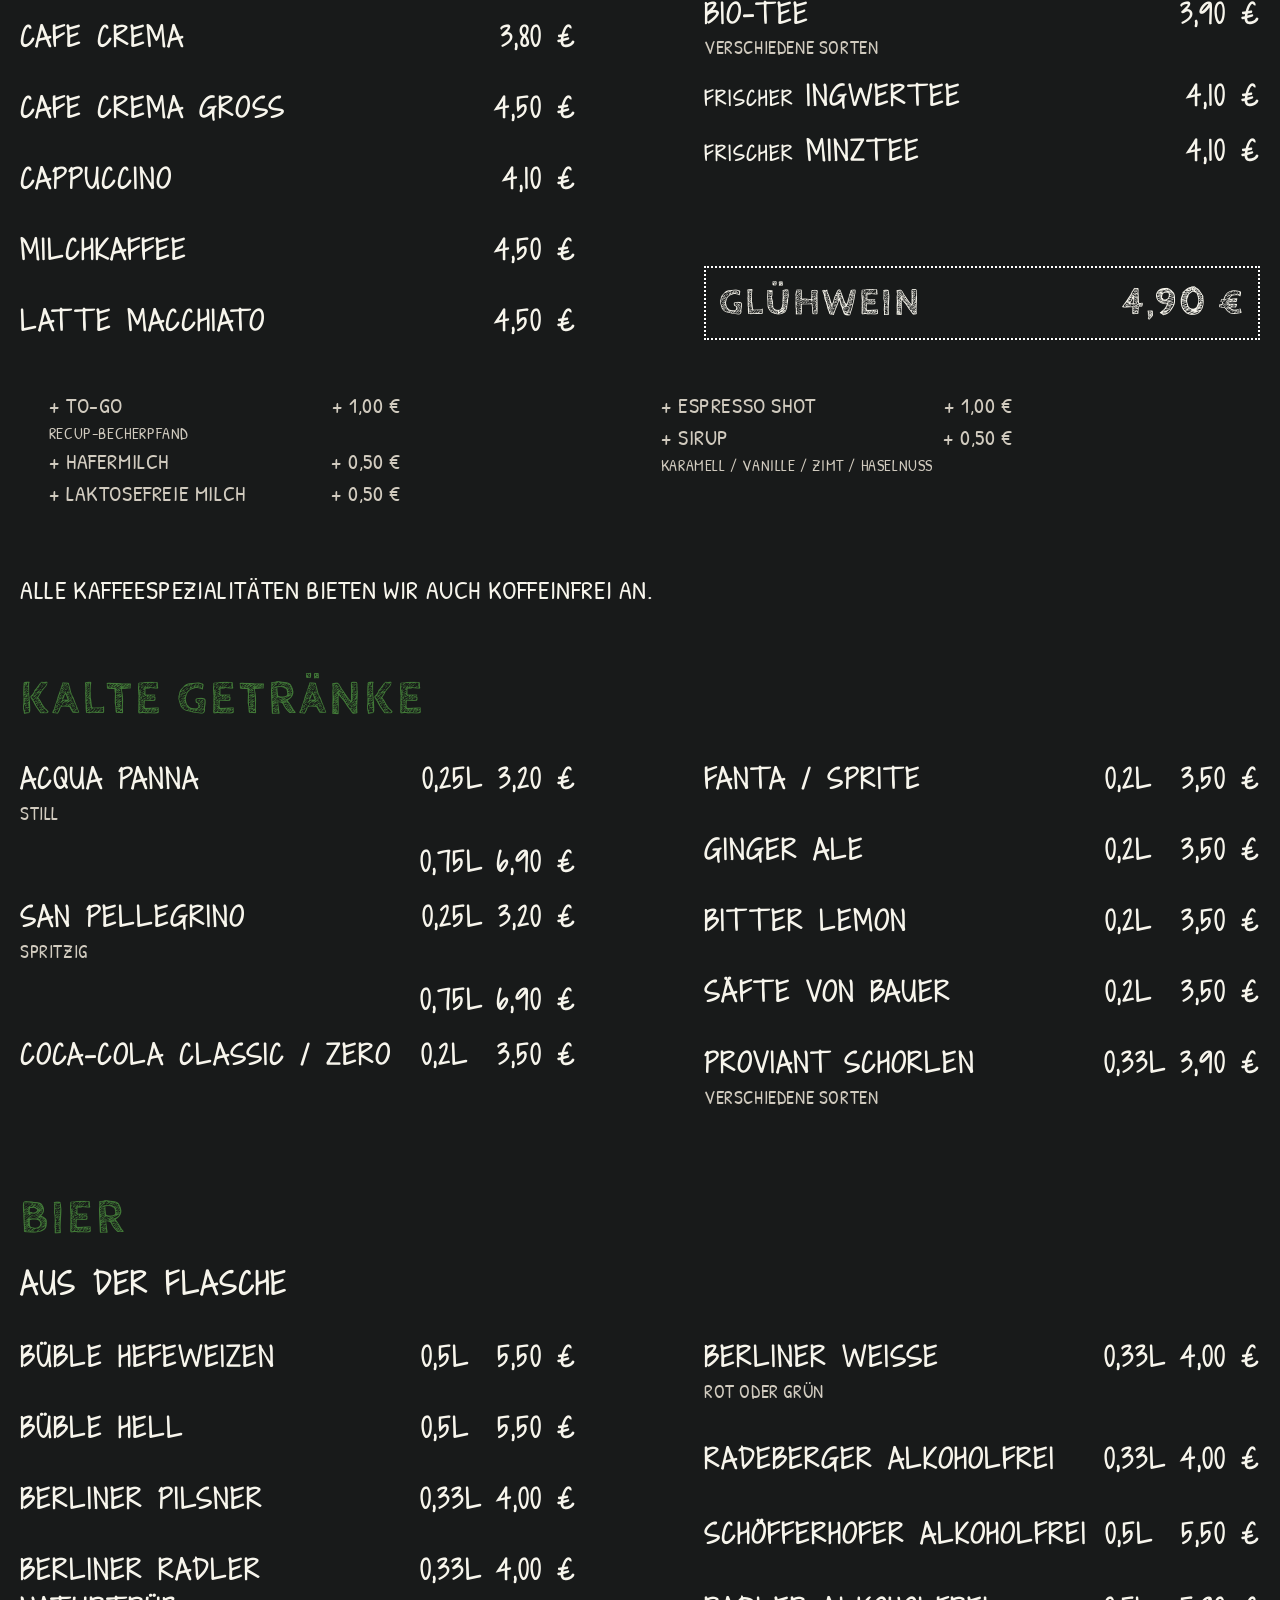
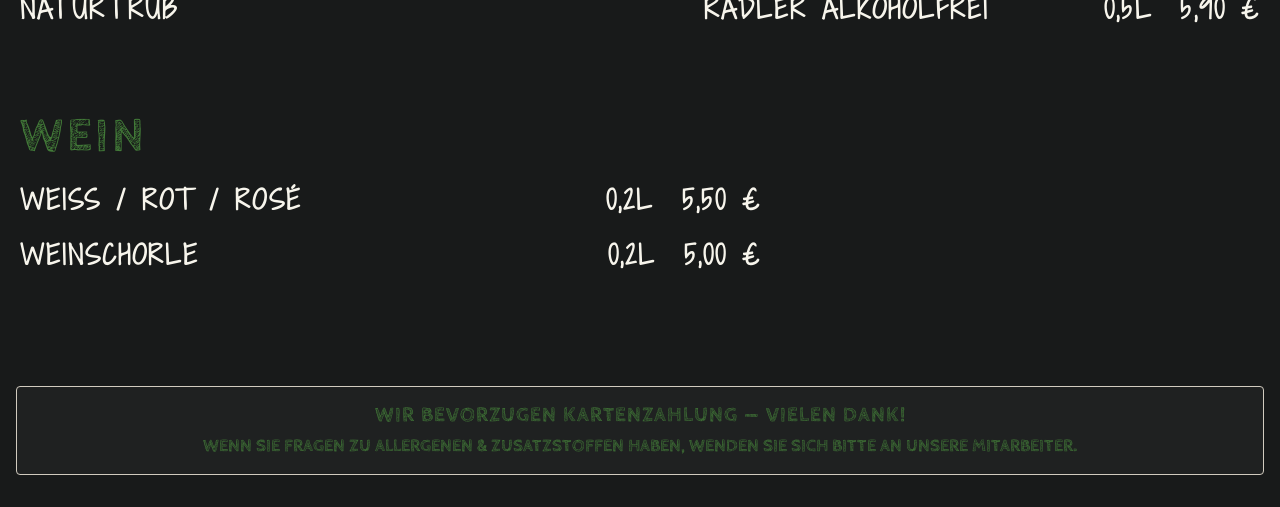
==== commit 156d6bd5: "fixed weinschorle price frisch tea styled" ====
--- a/index.html
+++ b/index.html
@@ -120,8 +120,7 @@
                   <span>Spaghetti Aglio</span>
                   <span>12,90&nbsp;€</span>
                 </div>
-                <div class="item-desc">Spaghetti&nbsp;& Knoblauch</div>
-                <!-- <div class="item-desc">Spaghetti, Olivenöl, geröstete Knoblauchwürfel&nbsp;& feuriges Chili</div> -->
+                <div class="item-desc">Spaghetti, Olivenöl, geröstete Knoblauchwürfel&nbsp;& feuriges Chili</div>
               </div>
                 <div class="menu-item">
                   <div class="item-header">
@@ -148,7 +147,7 @@
               </div>
               <div class="menu-item">
                 <div class="item-header">
-                  <span>apfelstrudel mit vanilesosse</span>
+                  <span>apfelstrudel mit vanillesauce</span>
                   <span>6,90&nbsp;€</span>
                 </div>
               </div>
@@ -236,13 +235,13 @@
                 </div>
                 <div class="menu-item">
                   <div class="item-header">
-                    <span>frischer ingwertee</span>
+                    <span><span class="title-m">frischer </span>ingwertee</span>
                     <span>4,10&nbsp;€</span>
                   </div>
                 </div>
                 <div class="menu-item">
                   <div class="item-header">
-                    <span>frischer minztee</span>
+                    <span><span class="title-m">frischer </span>minztee</span>
                     <span>4,10&nbsp;€</span>
                   </div>
                 </div>
@@ -508,7 +507,7 @@
                 <div class="item-header grid">
                   <span class="item-name">weinschorle</span>
                   <span class="item-size">0,2l</span>
-                  <span class="item-price">5,50&nbsp;€</span>
+                  <span class="item-price">5,00&nbsp;€</span>
                 </div>
               </div>
             </div>
--- a/style.css
+++ b/style.css
@@ -284,6 +284,10 @@
   font-size: 1.6rem;
   text-transform: uppercase;
   letter-spacing: 2px;
+}
+
+.title-m {
+  font-size: 1.2rem;
 }
 
 .item-header.grid {
